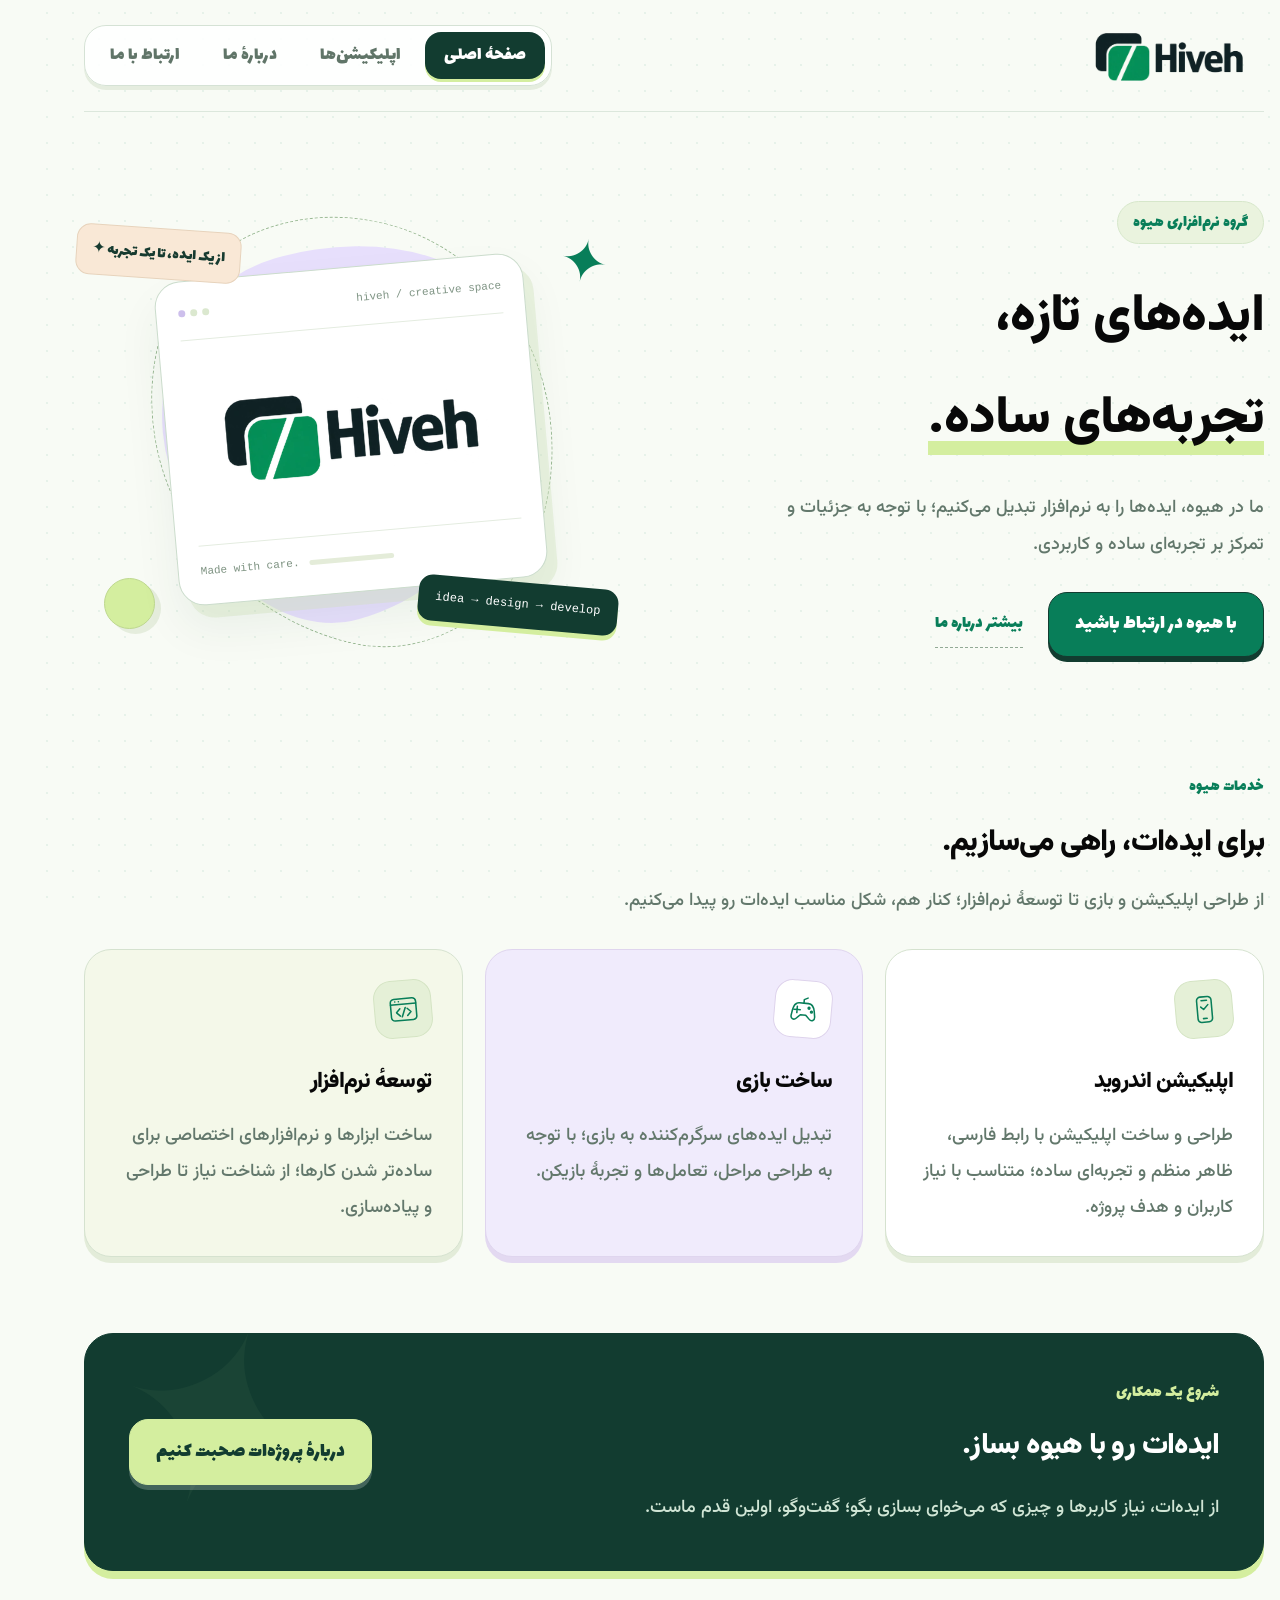
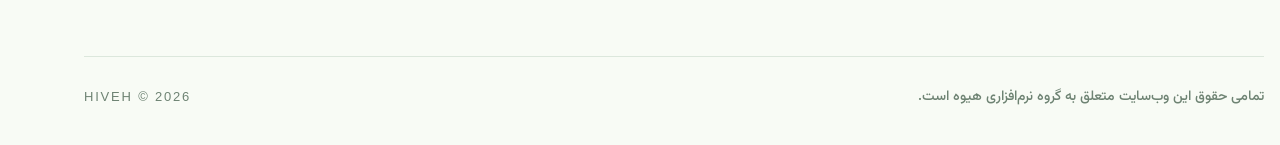
==== index.html @ a85d6cd1 "Refine Persian headings with strong typography and deep black color" ====
<!doctype html><html lang="fa" dir="rtl"><head><meta charset="utf-8"><meta name="viewport" content="width=device-width,initial-scale=1"><meta name="theme-color" content="#087e59"><title>گروه نرم‌افزاری هیوه | Hiveh</title><meta name="description" content="هیوه؛ گروه نرم‌افزاری و سازندهٔ پانتوهیوه و زنگ دارو."><meta name="robots" content="index,follow"><link rel="canonical" href="https://hivehgroup.github.io/"><link rel="icon" type="image/png" href="[data-uri]"><link rel="apple-touch-icon" href="[data-uri]"><meta property="og:title" content="گروه نرم‌افزاری هیوه | Hiveh"><meta property="og:description" content="هیوه؛ گروه نرم‌افزاری و سازندهٔ پانتوهیوه و زنگ دارو."><meta property="og:url" content="https://hivehgroup.github.io/"><meta property="og:type" content="website"><link rel="stylesheet" href="styles.css?v=display2"></head><body><a class="skip-link" href="#content">رفتن به محتوا</a><div class="wrap"><header><a class="brand" href="/" aria-label="هیوه، صفحه اصلی"><img class="brand-logo" src="[data-uri]" alt="هیوه — Hiveh" width="225" height="75"></a><nav aria-label="فهرست اصلی"><a href="/" aria-current="page">صفحهٔ اصلی</a><a href="apps.html">اپلیکیشن‌ها</a><a href="about.html">دربارهٔ ما</a><a class="nav-contact" href="contact.html">ارتباط با ما <span aria-hidden="true"></span></a></nav></header><main id="content"><section class="hero" id="home"><div><div class="eyebrow"><span class="dot"></span>گروه نرم‌افزاری هیوه</div><h1>ایده‌های تازه،<br><span>تجربه‌های ساده.</span></h1><p class="lead">ما در هیوه، ایده‌ها را به نرم‌افزار تبدیل می‌کنیم؛ با توجه به جزئیات و تمرکز بر تجربه‌ای ساده و کاربردی.</p><div class="actions"><a class="btn" href="contact.html">با هیوه در ارتباط باشید <svg aria-hidden="true" width="16" height="16" viewBox="0 0 16 16" fill="none" stroke="currentColor" stroke-width="1.6"><path d="M13 3 3 13M3 3v10h10"/></svg></a><a class="text-link" href="about.html">بیشتر درباره ما</a></div></div><div class="visual" aria-hidden="true"><div class="orb"></div><div class="tag">از یک ایده، تا یک تجربه ✦</div><div class="window"><div class="bar"><div class="lights"><i></i><i></i><i></i></div><span>hiveh / creative space</span></div><div class="graphic"><img class="hero-logo" src="[data-uri]" alt="" width="500" height="167"></div><div class="window-bottom"><span style="color:#087e59">●</span><span>Made with care.</span><span class="line"></span></div></div><div class="float">idea → design → develop</div></div></section><section class="services" id="services" aria-labelledby="services-title"><div class="services-header"><span class="section-label">خدمات هیوه</span><h2 id="services-title">برای ایده‌ات، راهی می‌سازیم.</h2><p>از طراحی اپلیکیشن و بازی تا توسعهٔ نرم‌افزار؛ کنار هم، شکل مناسب ایده‌ات رو پیدا می‌کنیم.</p></div><div class="services-grid">
<article class="service-card"><span class="service-icon" aria-hidden="true"><svg viewBox="0 0 32 32"><rect x="8" y="2" width="16" height="28" rx="4"/><path d="M13 6h6M14 26h4M12 13l3 3 5-5"/></svg></span><h3>اپلیکیشن اندروید</h3><p>طراحی و ساخت اپلیکیشن با رابط فارسی، ظاهر منظم و تجربه‌ای ساده؛ متناسب با نیاز کاربران و هدف پروژه.</p></article>
<article class="service-card"><span class="service-icon" aria-hidden="true"><svg viewBox="0 0 32 32"><path d="M11 9h10c4 0 6 3 7 8l1 6c.5 4-3 6-6 3l-4-4h-6l-4 4c-3 3-6.5 1-6-3l1-6c1-5 3-8 7-8Z"/><path d="M9 13v7M5.5 16.5h7M16 9V5l4-2"/><circle cx="22" cy="14" r="1"/><circle cx="25" cy="18" r="1"/></svg></span><h3>ساخت بازی</h3><p>تبدیل ایده‌های سرگرم‌کننده به بازی؛ با توجه به طراحی مراحل، تعامل‌ها و تجربهٔ بازیکن.</p></article>
<article class="service-card"><span class="service-icon" aria-hidden="true"><svg viewBox="0 0 32 32"><rect x="2" y="4" width="28" height="24" rx="4"/><path d="M2 10h28M7 7h.1M11 7h.1M12 15l-4 4 4 4M20 15l4 4-4 4M18 14l-4 10"/></svg></span><h3>توسعهٔ نرم‌افزار</h3><p>ساخت ابزارها و نرم‌افزارهای اختصاصی برای ساده‌تر شدن کارها؛ از شناخت نیاز تا طراحی و پیاده‌سازی.</p></article>
</div></section>
<section class="collaborate" aria-labelledby="collaborate-title"><div><span class="section-label">شروع یک همکاری</span><h2 id="collaborate-title">ایده‌ات رو با هیوه بساز.</h2><p>از ایده‌ات، نیاز کاربرها و چیزی که می‌خوای بسازی بگو؛ گفت‌وگو، اولین قدم ماست.</p></div><a class="btn" href="contact.html">دربارهٔ پروژه‌ات صحبت کنیم <span aria-hidden="true"></span></a></section></main><footer><span>تمامی حقوق این وب‌سایت متعلق به گروه نرم‌افزاری هیوه است.</span><span class="english" lang="en">HIVEH © 2026</span></footer></div><script>if(location.pathname==='/'||location.pathname==='/index.html'){const old={'#apps':'apps.html','#about':'about.html','#contact':'contact.html'};if(old[location.hash])location.replace(old[location.hash]);}</script></body></html>
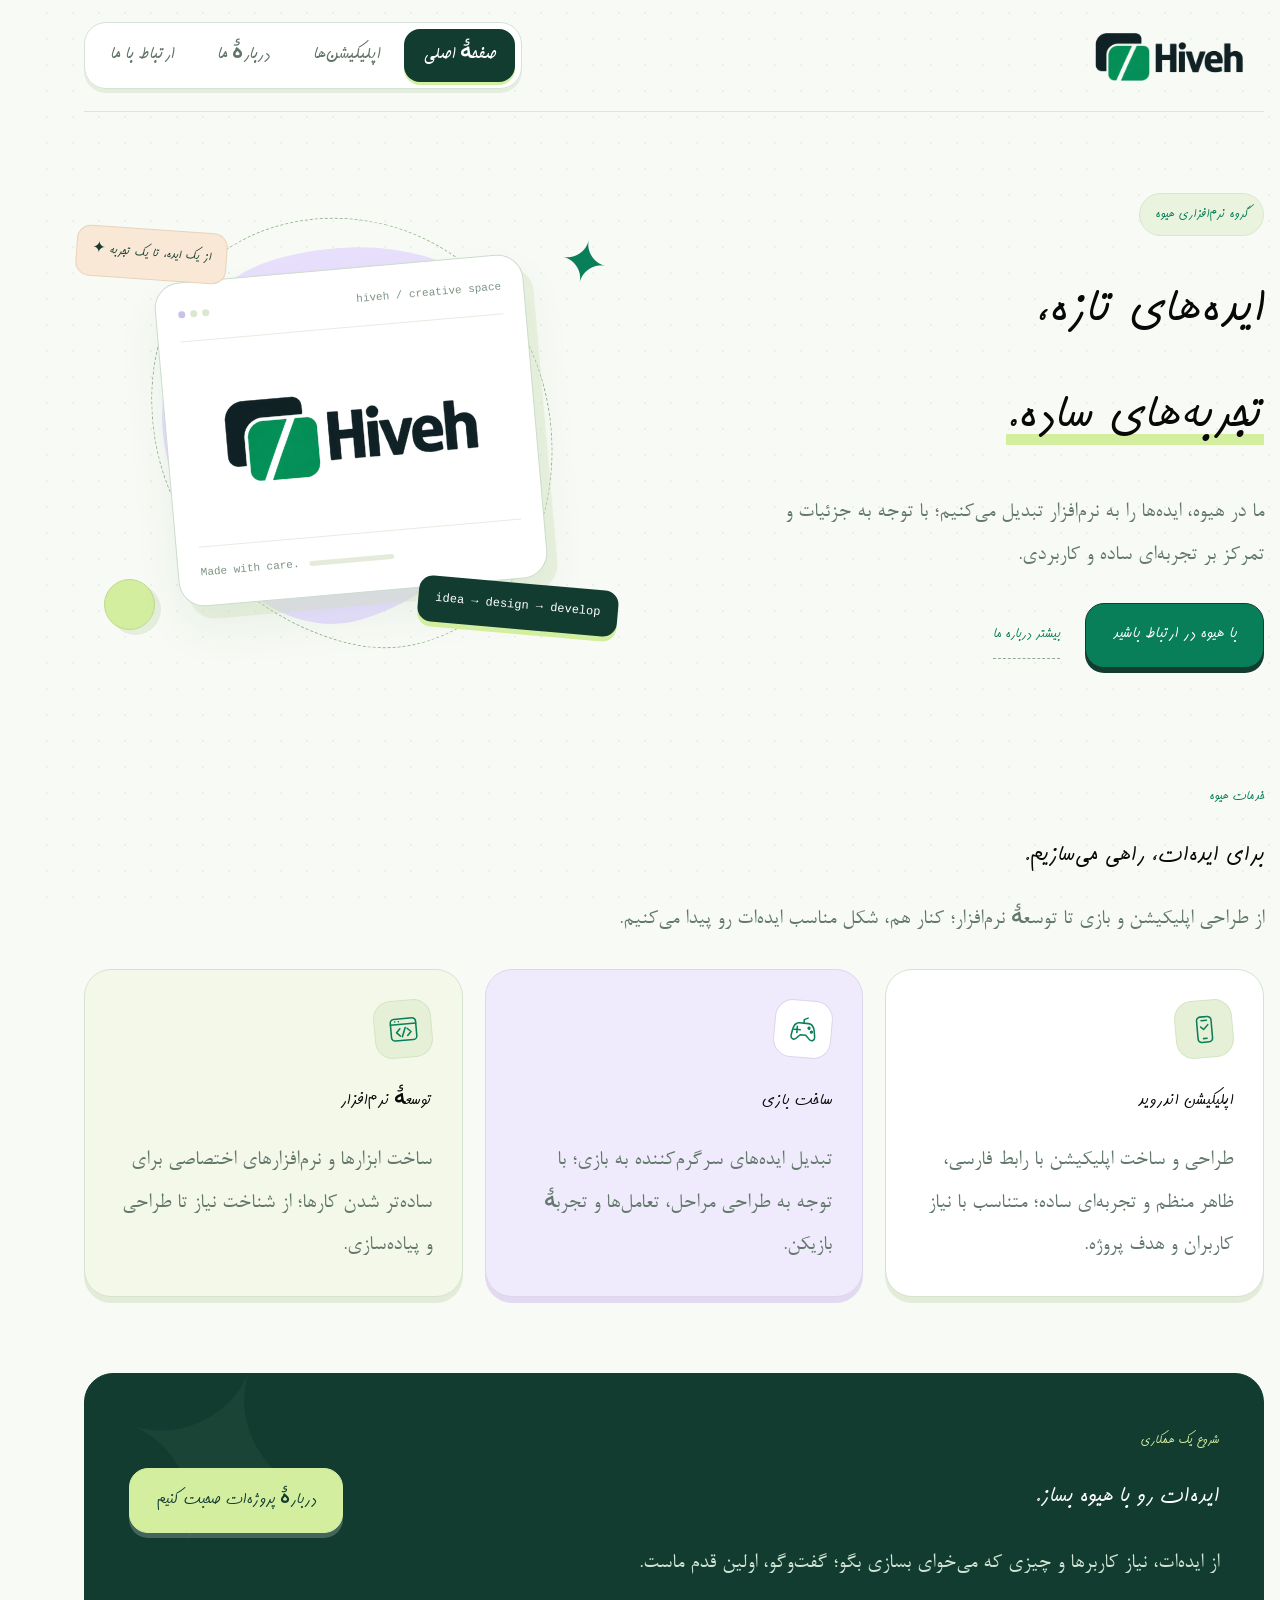
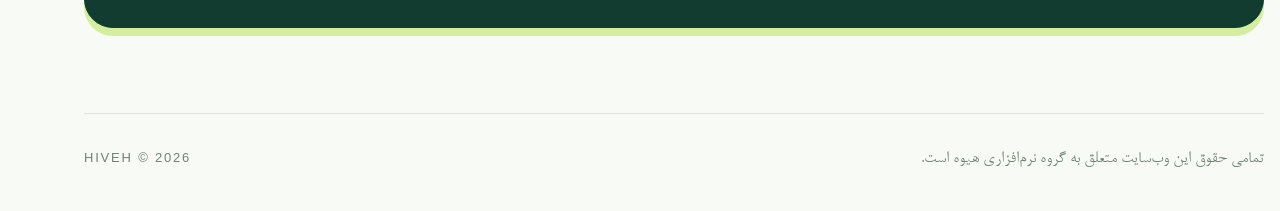
==== commit 9c1c9867: "Use B Kamran for headings and B Nazanin for Persian reading text" ====
--- a/index.html
+++ b/index.html
@@ -1,4 +1,4 @@
-<!doctype html><html lang="fa" dir="rtl"><head><meta charset="utf-8"><meta name="viewport" content="width=device-width,initial-scale=1"><meta name="theme-color" content="#087e59"><title>گروه نرم‌افزاری هیوه | Hiveh</title><meta name="description" content="هیوه؛ گروه نرم‌افزاری و سازندهٔ پانتوهیوه و زنگ دارو."><meta name="robots" content="index,follow"><link rel="canonical" href="https://hivehgroup.github.io/"><link rel="icon" type="image/png" href="[data-uri]"><link rel="apple-touch-icon" href="[data-uri]"><meta property="og:title" content="گروه نرم‌افزاری هیوه | Hiveh"><meta property="og:description" content="هیوه؛ گروه نرم‌افزاری و سازندهٔ پانتوهیوه و زنگ دارو."><meta property="og:url" content="https://hivehgroup.github.io/"><meta property="og:type" content="website"><link rel="stylesheet" href="styles.css?v=display2"></head><body><a class="skip-link" href="#content">رفتن به محتوا</a><div class="wrap"><header><a class="brand" href="/" aria-label="هیوه، صفحه اصلی"><img class="brand-logo" src="[data-uri]" alt="هیوه — Hiveh" width="225" height="75"></a><nav aria-label="فهرست اصلی"><a href="/" aria-current="page">صفحهٔ اصلی</a><a href="apps.html">اپلیکیشن‌ها</a><a href="about.html">دربارهٔ ما</a><a class="nav-contact" href="contact.html">ارتباط با ما <span aria-hidden="true"></span></a></nav></header><main id="content"><section class="hero" id="home"><div><div class="eyebrow"><span class="dot"></span>گروه نرم‌افزاری هیوه</div><h1>ایده‌های تازه،<br><span>تجربه‌های ساده.</span></h1><p class="lead">ما در هیوه، ایده‌ها را به نرم‌افزار تبدیل می‌کنیم؛ با توجه به جزئیات و تمرکز بر تجربه‌ای ساده و کاربردی.</p><div class="actions"><a class="btn" href="contact.html">با هیوه در ارتباط باشید <svg aria-hidden="true" width="16" height="16" viewBox="0 0 16 16" fill="none" stroke="currentColor" stroke-width="1.6"><path d="M13 3 3 13M3 3v10h10"/></svg></a><a class="text-link" href="about.html">بیشتر درباره ما</a></div></div><div class="visual" aria-hidden="true"><div class="orb"></div><div class="tag">از یک ایده، تا یک تجربه ✦</div><div class="window"><div class="bar"><div class="lights"><i></i><i></i><i></i></div><span>hiveh / creative space</span></div><div class="graphic"><img class="hero-logo" src="[data-uri]" alt="" width="500" height="167"></div><div class="window-bottom"><span style="color:#087e59">●</span><span>Made with care.</span><span class="line"></span></div></div><div class="float">idea → design → develop</div></div></section><section class="services" id="services" aria-labelledby="services-title"><div class="services-header"><span class="section-label">خدمات هیوه</span><h2 id="services-title">برای ایده‌ات، راهی می‌سازیم.</h2><p>از طراحی اپلیکیشن و بازی تا توسعهٔ نرم‌افزار؛ کنار هم، شکل مناسب ایده‌ات رو پیدا می‌کنیم.</p></div><div class="services-grid">
+<!doctype html><html lang="fa" dir="rtl"><head><meta charset="utf-8"><meta name="viewport" content="width=device-width,initial-scale=1"><meta name="theme-color" content="#087e59"><title>گروه نرم‌افزاری هیوه | Hiveh</title><meta name="description" content="هیوه؛ گروه نرم‌افزاری و سازندهٔ پانتوهیوه و زنگ دارو."><meta name="robots" content="index,follow"><link rel="canonical" href="https://hivehgroup.github.io/"><link rel="icon" type="image/png" href="[data-uri]"><link rel="apple-touch-icon" href="[data-uri]"><meta property="og:title" content="گروه نرم‌افزاری هیوه | Hiveh"><meta property="og:description" content="هیوه؛ گروه نرم‌افزاری و سازندهٔ پانتوهیوه و زنگ دارو."><meta property="og:url" content="https://hivehgroup.github.io/"><meta property="og:type" content="website"><link rel="stylesheet" href="styles.css?v=kamran3"></head><body><a class="skip-link" href="#content">رفتن به محتوا</a><div class="wrap"><header><a class="brand" href="/" aria-label="هیوه، صفحه اصلی"><img class="brand-logo" src="[data-uri]" alt="هیوه — Hiveh" width="225" height="75"></a><nav aria-label="فهرست اصلی"><a href="/" aria-current="page">صفحهٔ اصلی</a><a href="apps.html">اپلیکیشن‌ها</a><a href="about.html">دربارهٔ ما</a><a class="nav-contact" href="contact.html">ارتباط با ما <span aria-hidden="true"></span></a></nav></header><main id="content"><section class="hero" id="home"><div><div class="eyebrow"><span class="dot"></span>گروه نرم‌افزاری هیوه</div><h1>ایده‌های تازه،<br><span>تجربه‌های ساده.</span></h1><p class="lead">ما در هیوه، ایده‌ها را به نرم‌افزار تبدیل می‌کنیم؛ با توجه به جزئیات و تمرکز بر تجربه‌ای ساده و کاربردی.</p><div class="actions"><a class="btn" href="contact.html">با هیوه در ارتباط باشید <svg aria-hidden="true" width="16" height="16" viewBox="0 0 16 16" fill="none" stroke="currentColor" stroke-width="1.6"><path d="M13 3 3 13M3 3v10h10"/></svg></a><a class="text-link" href="about.html">بیشتر درباره ما</a></div></div><div class="visual" aria-hidden="true"><div class="orb"></div><div class="tag">از یک ایده، تا یک تجربه ✦</div><div class="window"><div class="bar"><div class="lights"><i></i><i></i><i></i></div><span>hiveh / creative space</span></div><div class="graphic"><img class="hero-logo" src="[data-uri]" alt="" width="500" height="167"></div><div class="window-bottom"><span style="color:#087e59">●</span><span>Made with care.</span><span class="line"></span></div></div><div class="float">idea → design → develop</div></div></section><section class="services" id="services" aria-labelledby="services-title"><div class="services-header"><span class="section-label">خدمات هیوه</span><h2 id="services-title">برای ایده‌ات، راهی می‌سازیم.</h2><p>از طراحی اپلیکیشن و بازی تا توسعهٔ نرم‌افزار؛ کنار هم، شکل مناسب ایده‌ات رو پیدا می‌کنیم.</p></div><div class="services-grid">
 <article class="service-card"><span class="service-icon" aria-hidden="true"><svg viewBox="0 0 32 32"><rect x="8" y="2" width="16" height="28" rx="4"/><path d="M13 6h6M14 26h4M12 13l3 3 5-5"/></svg></span><h3>اپلیکیشن اندروید</h3><p>طراحی و ساخت اپلیکیشن با رابط فارسی، ظاهر منظم و تجربه‌ای ساده؛ متناسب با نیاز کاربران و هدف پروژه.</p></article>
 <article class="service-card"><span class="service-icon" aria-hidden="true"><svg viewBox="0 0 32 32"><path d="M11 9h10c4 0 6 3 7 8l1 6c.5 4-3 6-6 3l-4-4h-6l-4 4c-3 3-6.5 1-6-3l1-6c1-5 3-8 7-8Z"/><path d="M9 13v7M5.5 16.5h7M16 9V5l4-2"/><circle cx="22" cy="14" r="1"/><circle cx="25" cy="18" r="1"/></svg></span><h3>ساخت بازی</h3><p>تبدیل ایده‌های سرگرم‌کننده به بازی؛ با توجه به طراحی مراحل، تعامل‌ها و تجربهٔ بازیکن.</p></article>
 <article class="service-card"><span class="service-icon" aria-hidden="true"><svg viewBox="0 0 32 32"><rect x="2" y="4" width="28" height="24" rx="4"/><path d="M2 10h28M7 7h.1M11 7h.1M12 15l-4 4 4 4M20 15l4 4-4 4M18 14l-4 10"/></svg></span><h3>توسعهٔ نرم‌افزار</h3><p>ساخت ابزارها و نرم‌افزارهای اختصاصی برای ساده‌تر شدن کارها؛ از شناخت نیاز تا طراحی و پیاده‌سازی.</p></article>
--- a/styles.css
+++ b/styles.css
@@ -37,3 +37,17 @@
 
 /* Strong Persian display typography */
 h1,h2,h3{color:#080808;letter-spacing:-.6px}h1 span{color:#080808}.contact h2,body .collaborate h2{color:#fff}
+
+@font-face{font-family:HivehKamran;font-style:normal;font-weight:700;font-display:swap;src:url([data-uri]) format('woff')}
+@font-face{font-family:HivehNazanin;font-style:normal;font-weight:400;font-display:swap;src:url([data-uri]) format('woff')}
+/* Persian Kamran headings and Nazanin reading text */
+:root{--display:HivehKamran,Vazirmatn,Tahoma,sans-serif;--label:HivehKamran,Vazirmatn,Tahoma,sans-serif}
+body{font-family:HivehNazanin,Vazirmatn,Tahoma,sans-serif;font-size:22px}
+h1,h2,h3{letter-spacing:0}h1{font-size:64px;line-height:1.65}
+.lead,.about p,.app-description,.apps-heading p,.summary-card p,.page-intro p,.page-cta p,body .services-header p,body .service-card p,body .collaborate p,.contact p{font-family:HivehNazanin,Vazirmatn,Tahoma,sans-serif;font-size:23px;line-height:1.85}
+header nav a,header nav .nav-contact{font-family:HivehKamran,Vazirmatn,Tahoma,sans-serif;font-weight:700;font-size:23px}
+.btn,.app-download,.text-link,.detail-link,.eyebrow,.section-label,.app-category,.contact-links a{font-family:HivehKamran,Vazirmatn,Tahoma,sans-serif;font-weight:700}
+.app-features{font-size:21px}.mini-status{font-size:18px}footer>span:first-child{font-family:HivehNazanin,Vazirmatn,Tahoma,sans-serif;font-size:18px}
+@media(max-width:1000px){h1{font-size:55px}}
+@media(max-width:740px){h1{font-size:47px}header nav a,header nav .nav-contact{font-size:20px}.lead,.about p,.app-description,.summary-card p,.page-intro p,.page-cta p,body .services-header p,body .service-card p,body .collaborate p,.contact p{font-size:22px}.app-features{font-size:20px}.mini-status{font-size:17px}footer>span:first-child{font-size:16px}}
+@media(max-width:360px){h1{font-size:42px}header nav a,header nav .nav-contact{font-size:18px}}
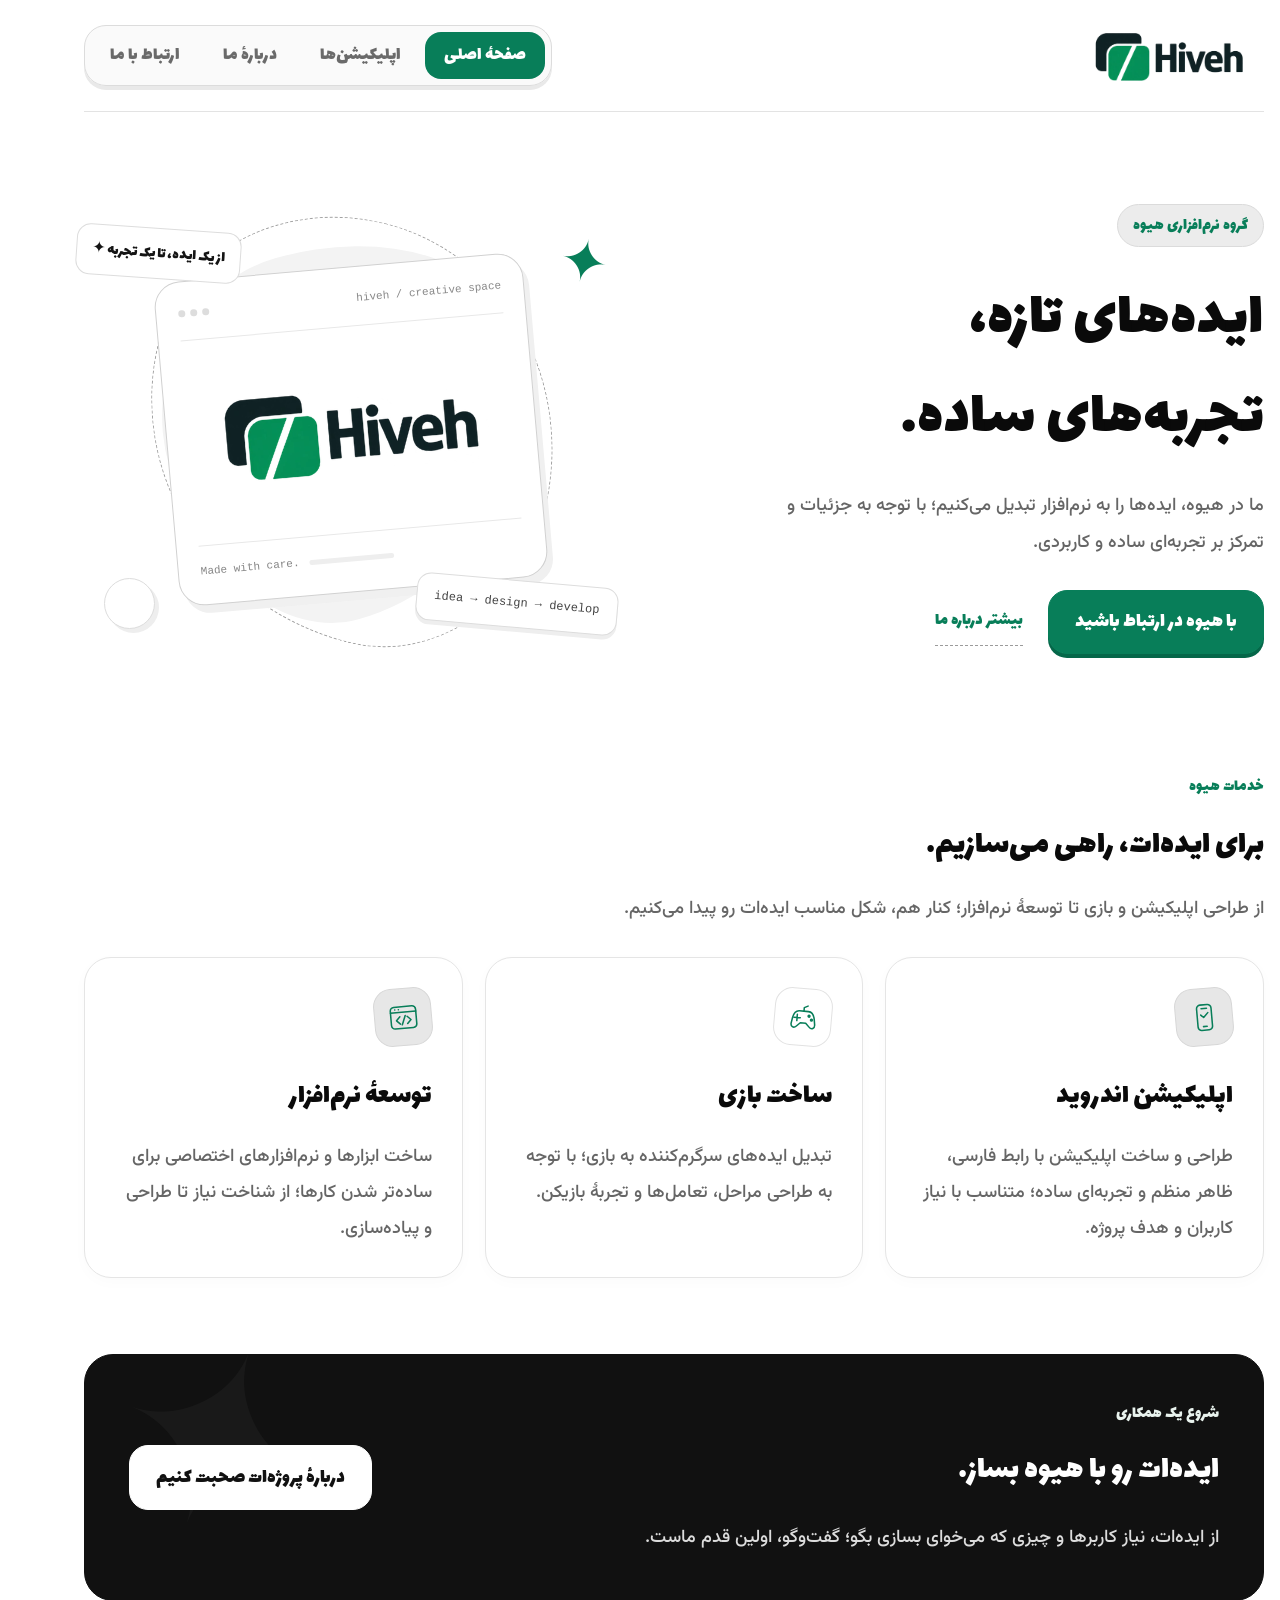
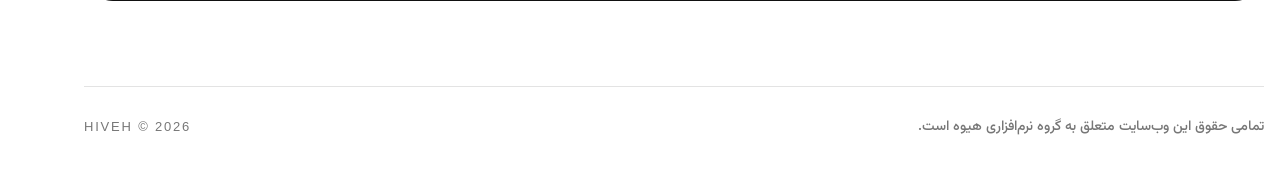
==== commit e0f6bac7: "Simplify Hiveh palette and add bold playful Lalezar headings" ====
--- a/index.html
+++ b/index.html
@@ -1,4 +1,4 @@
-<!doctype html><html lang="fa" dir="rtl"><head><meta charset="utf-8"><meta name="viewport" content="width=device-width,initial-scale=1"><meta name="theme-color" content="#087e59"><title>گروه نرم‌افزاری هیوه | Hiveh</title><meta name="description" content="هیوه؛ گروه نرم‌افزاری و سازندهٔ پانتوهیوه و زنگ دارو."><meta name="robots" content="index,follow"><link rel="canonical" href="https://hivehgroup.github.io/"><link rel="icon" type="image/png" href="[data-uri]"><link rel="apple-touch-icon" href="[data-uri]"><meta property="og:title" content="گروه نرم‌افزاری هیوه | Hiveh"><meta property="og:description" content="هیوه؛ گروه نرم‌افزاری و سازندهٔ پانتوهیوه و زنگ دارو."><meta property="og:url" content="https://hivehgroup.github.io/"><meta property="og:type" content="website"><link rel="stylesheet" href="styles.css?v=kamran3"></head><body><a class="skip-link" href="#content">رفتن به محتوا</a><div class="wrap"><header><a class="brand" href="/" aria-label="هیوه، صفحه اصلی"><img class="brand-logo" src="[data-uri]" alt="هیوه — Hiveh" width="225" height="75"></a><nav aria-label="فهرست اصلی"><a href="/" aria-current="page">صفحهٔ اصلی</a><a href="apps.html">اپلیکیشن‌ها</a><a href="about.html">دربارهٔ ما</a><a class="nav-contact" href="contact.html">ارتباط با ما <span aria-hidden="true"></span></a></nav></header><main id="content"><section class="hero" id="home"><div><div class="eyebrow"><span class="dot"></span>گروه نرم‌افزاری هیوه</div><h1>ایده‌های تازه،<br><span>تجربه‌های ساده.</span></h1><p class="lead">ما در هیوه، ایده‌ها را به نرم‌افزار تبدیل می‌کنیم؛ با توجه به جزئیات و تمرکز بر تجربه‌ای ساده و کاربردی.</p><div class="actions"><a class="btn" href="contact.html">با هیوه در ارتباط باشید <svg aria-hidden="true" width="16" height="16" viewBox="0 0 16 16" fill="none" stroke="currentColor" stroke-width="1.6"><path d="M13 3 3 13M3 3v10h10"/></svg></a><a class="text-link" href="about.html">بیشتر درباره ما</a></div></div><div class="visual" aria-hidden="true"><div class="orb"></div><div class="tag">از یک ایده، تا یک تجربه ✦</div><div class="window"><div class="bar"><div class="lights"><i></i><i></i><i></i></div><span>hiveh / creative space</span></div><div class="graphic"><img class="hero-logo" src="[data-uri]" alt="" width="500" height="167"></div><div class="window-bottom"><span style="color:#087e59">●</span><span>Made with care.</span><span class="line"></span></div></div><div class="float">idea → design → develop</div></div></section><section class="services" id="services" aria-labelledby="services-title"><div class="services-header"><span class="section-label">خدمات هیوه</span><h2 id="services-title">برای ایده‌ات، راهی می‌سازیم.</h2><p>از طراحی اپلیکیشن و بازی تا توسعهٔ نرم‌افزار؛ کنار هم، شکل مناسب ایده‌ات رو پیدا می‌کنیم.</p></div><div class="services-grid">
+<!doctype html><html lang="fa" dir="rtl"><head><meta charset="utf-8"><meta name="viewport" content="width=device-width,initial-scale=1"><meta name="theme-color" content="#087e59"><title>گروه نرم‌افزاری هیوه | Hiveh</title><meta name="description" content="هیوه؛ گروه نرم‌افزاری و سازندهٔ پانتوهیوه و زنگ دارو."><meta name="robots" content="index,follow"><link rel="canonical" href="https://hivehgroup.github.io/"><link rel="icon" type="image/png" href="[data-uri]"><link rel="apple-touch-icon" href="[data-uri]"><meta property="og:title" content="گروه نرم‌افزاری هیوه | Hiveh"><meta property="og:description" content="هیوه؛ گروه نرم‌افزاری و سازندهٔ پانتوهیوه و زنگ دارو."><meta property="og:url" content="https://hivehgroup.github.io/"><meta property="og:type" content="website"><link rel="stylesheet" href="styles.css?v=clean4"></head><body><a class="skip-link" href="#content">رفتن به محتوا</a><div class="wrap"><header><a class="brand" href="/" aria-label="هیوه، صفحه اصلی"><img class="brand-logo" src="[data-uri]" alt="هیوه — Hiveh" width="225" height="75"></a><nav aria-label="فهرست اصلی"><a href="/" aria-current="page">صفحهٔ اصلی</a><a href="apps.html">اپلیکیشن‌ها</a><a href="about.html">دربارهٔ ما</a><a class="nav-contact" href="contact.html">ارتباط با ما <span aria-hidden="true"></span></a></nav></header><main id="content"><section class="hero" id="home"><div><div class="eyebrow"><span class="dot"></span>گروه نرم‌افزاری هیوه</div><h1>ایده‌های تازه،<br><span>تجربه‌های ساده.</span></h1><p class="lead">ما در هیوه، ایده‌ها را به نرم‌افزار تبدیل می‌کنیم؛ با توجه به جزئیات و تمرکز بر تجربه‌ای ساده و کاربردی.</p><div class="actions"><a class="btn" href="contact.html">با هیوه در ارتباط باشید <svg aria-hidden="true" width="16" height="16" viewBox="0 0 16 16" fill="none" stroke="currentColor" stroke-width="1.6"><path d="M13 3 3 13M3 3v10h10"/></svg></a><a class="text-link" href="about.html">بیشتر درباره ما</a></div></div><div class="visual" aria-hidden="true"><div class="orb"></div><div class="tag">از یک ایده، تا یک تجربه ✦</div><div class="window"><div class="bar"><div class="lights"><i></i><i></i><i></i></div><span>hiveh / creative space</span></div><div class="graphic"><img class="hero-logo" src="[data-uri]" alt="" width="500" height="167"></div><div class="window-bottom"><span style="color:#087e59">●</span><span>Made with care.</span><span class="line"></span></div></div><div class="float">idea → design → develop</div></div></section><section class="services" id="services" aria-labelledby="services-title"><div class="services-header"><span class="section-label">خدمات هیوه</span><h2 id="services-title">برای ایده‌ات، راهی می‌سازیم.</h2><p>از طراحی اپلیکیشن و بازی تا توسعهٔ نرم‌افزار؛ کنار هم، شکل مناسب ایده‌ات رو پیدا می‌کنیم.</p></div><div class="services-grid">
 <article class="service-card"><span class="service-icon" aria-hidden="true"><svg viewBox="0 0 32 32"><rect x="8" y="2" width="16" height="28" rx="4"/><path d="M13 6h6M14 26h4M12 13l3 3 5-5"/></svg></span><h3>اپلیکیشن اندروید</h3><p>طراحی و ساخت اپلیکیشن با رابط فارسی، ظاهر منظم و تجربه‌ای ساده؛ متناسب با نیاز کاربران و هدف پروژه.</p></article>
 <article class="service-card"><span class="service-icon" aria-hidden="true"><svg viewBox="0 0 32 32"><path d="M11 9h10c4 0 6 3 7 8l1 6c.5 4-3 6-6 3l-4-4h-6l-4 4c-3 3-6.5 1-6-3l1-6c1-5 3-8 7-8Z"/><path d="M9 13v7M5.5 16.5h7M16 9V5l4-2"/><circle cx="22" cy="14" r="1"/><circle cx="25" cy="18" r="1"/></svg></span><h3>ساخت بازی</h3><p>تبدیل ایده‌های سرگرم‌کننده به بازی؛ با توجه به طراحی مراحل، تعامل‌ها و تجربهٔ بازیکن.</p></article>
 <article class="service-card"><span class="service-icon" aria-hidden="true"><svg viewBox="0 0 32 32"><rect x="2" y="4" width="28" height="24" rx="4"/><path d="M2 10h28M7 7h.1M11 7h.1M12 15l-4 4 4 4M20 15l4 4-4 4M18 14l-4 10"/></svg></span><h3>توسعهٔ نرم‌افزار</h3><p>ساخت ابزارها و نرم‌افزارهای اختصاصی برای ساده‌تر شدن کارها؛ از شناخت نیاز تا طراحی و پیاده‌سازی.</p></article>
--- a/styles.css
+++ b/styles.css
@@ -19,35 +19,17 @@
   font-display: swap;
   src: url([data-uri]) format('woff');
 }
-@font-face {
-  font-family: 'HivehDisplay';
-  font-style: normal;
-  font-weight: 700;
-  font-display: swap;
-  src: url([data-uri]) format('woff');
-}
-:root{--green:#087e59;--dark:#123c30;--ink:#173b30;--muted:#63786c;--line:#dce7dc;--lime:#d4ee9f;--lavender:#e7dffc;--paper:#f8fbf5;--display:HivehDisplay,Vazirmatn,Tahoma,sans-serif;--label:Lalezar,Vazirmatn,Tahoma,sans-serif}
-*{box-sizing:border-box}html{scroll-behavior:smooth;scroll-padding-top:24px}body{margin:0;background:var(--paper);color:var(--ink);font:400 16px/1.9 Vazirmatn,Tahoma,sans-serif;overflow-x:clip}body:before{content:"";position:fixed;z-index:-1;inset:0;background-image:radial-gradient(#087e5912 .8px,transparent .8px);background-size:26px 26px;pointer-events:none}a{color:inherit;text-decoration:none}button{font:inherit}.wrap{width:min(1180px,calc(100% - 64px));margin:auto}.skip-link{position:absolute;top:-120px;right:24px;z-index:20;padding:10px 20px;border-radius:12px;background:var(--dark);color:white}.skip-link:focus{top:12px}a:focus-visible{outline:3px solid #75b575;outline-offset:5px}header{min-height:112px;display:flex;justify-content:space-between;align-items:center;gap:28px;border-bottom:1px solid var(--line)}.brand{display:block;flex-shrink:0}.brand-logo{display:block;width:190px;height:auto}.brand svg{height:auto}header nav{display:flex;gap:5px;padding:6px;border:1px solid #d5e2d5;border-radius:22px;background:#ffffffdf;box-shadow:0 4px 0 #e5eddf}header nav a,header nav .nav-contact{display:inline-flex;justify-content:center;align-items:center;min-height:46px;padding:8px 19px;border:0;border-radius:16px;font:400 19px/1.6 var(--label);color:#607568;white-space:nowrap;transition:background .2s,color .2s,transform .2s}header nav a:hover{background:#edf4e5;color:var(--green);transform:translateY(-2px)}header nav a[aria-current=page]{background:var(--dark);color:#fff;box-shadow:0 3px 0 #d4ee9f}header nav a>span{display:none}main{min-height:62vh}.hero{display:grid;grid-template-columns:1.12fr 1fr;align-items:center;gap:48px;padding:80px 0 86px;min-height:640px}.eyebrow,.section-label,.app-category{font:400 17px/1.6 var(--label);color:var(--green);letter-spacing:0}.eyebrow{display:inline-flex;align-items:center;padding:7px 15px;border:1px solid #d6e7ca;border-radius:100px;background:#eaf3de}.dot{display:none}h1,h2,h3{font-family:var(--display);font-weight:700;letter-spacing:-.8px}h1{font-size:52px;line-height:1.95;margin:23px 0 20px}h1 span{color:var(--green);background:linear-gradient(transparent 77%,var(--lime) 77%,var(--lime) 94%,transparent 94%);box-decoration-break:clone;-webkit-box-decoration-break:clone}h2{font-size:30px;line-height:1.9;margin:10px 0 16px}h3{font-size:23px;line-height:1.9;margin:0 0 12px}.lead,.about p,.app-description,.apps-heading p,.summary-card p,.page-intro p,.page-cta p{font:400 18px/2.05 Vazirmatn,Tahoma,sans-serif;color:var(--muted)}.lead{max-width:510px;margin:0}.actions{display:flex;align-items:center;gap:25px;flex-wrap:wrap;margin-top:28px}.btn,.app-download{display:inline-flex;align-items:center;justify-content:center;gap:0;font:400 21px/1.65 var(--label);padding:14px 26px;border:1px solid var(--dark);border-radius:19px;background:var(--green);color:white;box-shadow:0 5px 0 var(--dark);transition:transform .2s,box-shadow .2s,background .2s}.btn:hover,.app-download:hover{transform:translateY(-3px);box-shadow:0 8px 0 var(--dark);background:#076d4e}.btn:active,.app-download:active{transform:translateY(3px);box-shadow:0 2px 0 var(--dark)}.btn svg,.btn>span,.app-download>span,.detail-link>span,.text-link svg{display:none}.text-link{font:400 18px/1.8 var(--label);padding:7px 0;border-bottom:1px dashed #92aa95;color:var(--green)}.visual{position:relative;display:grid;place-items:center;min-height:415px;direction:ltr;isolation:isolate}.orb{position:absolute;width:370px;height:370px;border-radius:43% 57% 62% 38% / 46% 38% 62% 54%;background:var(--lavender);transform:rotate(-16deg);z-index:-1}.orb:after{content:"";position:absolute;inset:-23px;border:1px dashed #9ab994;border-radius:46% 54% 38% 62% / 41% 58% 42% 59%;transform:rotate(30deg)}.visual:before{content:"✦";position:absolute;top:12px;right:10px;color:var(--green);font:58px/1 Georgia,serif;transform:rotate(12deg)}.visual:after{content:"";position:absolute;width:49px;height:49px;bottom:8px;left:20px;background:var(--lime);border:1px solid #bdd78e;border-radius:50%;box-shadow:6px 5px 0 #e5eddd;z-index:-1}.window{width:370px;max-width:91%;position:relative;background:white;border:1px solid #cbdccc;border-radius:26px;padding:22px;box-shadow:9px 13px 0 #cfe0bb66,0 24px 45px #123c3010;transform:rotate(-5deg);transition:transform .3s}.visual:hover .window{transform:rotate(-2deg) translateY(-4px)}.bar{display:flex;align-items:center;justify-content:space-between;gap:10px;border-bottom:1px solid #e4ece0;padding-bottom:16px;font:11px/1.8 monospace;color:#7f9484}.lights{display:flex;gap:5px}.lights i{width:7px;height:7px;border-radius:50%;background:#dbe8cf}.lights i:first-child{background:#cdbfec}.graphic{height:205px;display:grid;place-items:center;padding:10px 0}.hero-logo{display:block;width:100%;height:auto}.window-bottom{display:flex;align-items:center;gap:10px;padding-top:16px;border-top:1px solid #e4ece0;font:11px/1.8 monospace;color:#7d9281}.line{height:5px;width:85px;border-radius:100px;background:#e4ecd9}.window-bottom>span:first-child{display:none}.float{position:absolute;bottom:9px;right:0;background:var(--dark);color:white;border-radius:14px;padding:12px 17px;font:12px/1.8 monospace;transform:rotate(5deg);box-shadow:0 5px 0 #d4ee9f}.tag{position:absolute;top:6px;left:-8px;direction:rtl;background:#f9e8d6;border:1px solid #e7d3bc;border-radius:14px;padding:11px 15px;font:400 16px/1.7 var(--label);transform:rotate(4deg);z-index:2}.english{font-family:Arial,sans-serif;letter-spacing:1.8px}
-.page-intro{padding:58px 0 28px;max-width:900px}.page-intro h1{font-size:40px;line-height:1.9;margin:18px 0 12px}.page-intro p{margin:0}.back-link{font-size:13px;color:#718774;margin-left:7px}.section-label{display:inline-block}.summary-grid{display:grid;grid-template-columns:1fr 1fr;gap:25px;margin:15px 0 80px}.summary-card{background:#fff;border:1px solid #d5e2cf;border-radius:28px;padding:32px;box-shadow:0 6px 0 #e3ecd9;transition:transform .25s,box-shadow .25s}.summary-card:hover{transform:translateY(-5px);box-shadow:0 11px 0 #e3ecd9}.summary-card:nth-child(2){background:#f3f0fc;border-color:#ded5ec;box-shadow:0 6px 0 #e6dff2}.app-identity{display:flex;align-items:center;gap:20px}.app-icon{display:block;width:88px;height:88px;object-fit:contain;border-radius:24px;background:white;border:1px solid #e4e9de;box-shadow:0 4px 0 #eaf0e4;flex-shrink:0}.summary-card h3,.app-info h3{font:700 25px/1.9 var(--display);margin:4px 0 0}.summary-card p{margin:25px 0 23px}.summary-bottom{display:flex;align-items:center;justify-content:space-between;gap:16px;border-top:1px solid #dae5d6;padding-top:20px}.detail-link{font:400 21px/1.8 var(--label);color:var(--green);border-bottom:1px dashed transparent}.detail-link:hover{border-color:var(--green)}.mini-status{display:inline-flex;align-items:center;padding:5px 14px;border:1px solid #c8dcbb;border-radius:100px;background:#eaf2df;color:#3d684b;font-size:13px}.app-card{display:grid;grid-template-columns:1fr 1.1fr;align-items:center;gap:42px;padding:38px;margin:14px 0 28px;border:1px solid #d5e2cf;border-radius:30px;background:#fff;box-shadow:0 7px 0 #e3ecd9}.daroo-card{background:#f2f0fa;border-color:#ddd5ea;box-shadow:0 7px 0 #e6dff2}.app-english{display:block;margin-top:6px;font:12px/1.6 Arial,sans-serif;letter-spacing:1.2px;color:var(--muted)}.app-description{margin:25px 0 18px}.app-features{padding:0;list-style:none;margin:0 0 27px;font-size:15px;line-height:2.3}.app-features li{padding-right:20px;position:relative}.app-features li:before{content:"";position:absolute;right:0;top:14px;width:7px;height:7px;background:var(--green);border-radius:2px;transform:rotate(45deg)}.app-platform{font-size:13px;color:var(--muted);display:inline-block;margin-right:14px}.app-coming{display:inline-block;padding:12px 21px;border:1px dashed #b7cba8;border-radius:18px;background:#edf3e4;font:400 21px/1.8 var(--label);color:#45664d}.app-gallery{display:flex;align-items:center;justify-content:center;gap:12px;direction:rtl;padding:12px 0}.app-gallery>a,.app-screen{display:block;flex:1;min-width:0;max-width:150px;overflow:hidden;border:1px solid #d6dfd3;border-radius:18px;background:white;box-shadow:0 10px 22px #173b3010;transition:transform .25s}.app-gallery>a:hover{transform:translateY(-6px)}.app-gallery img{display:block;width:100%;height:auto}.back-apps{display:inline-block;font:400 19px/1.8 var(--label);color:var(--green);margin:18px 0 65px}.about{display:grid;grid-template-columns:1fr 1.35fr;gap:70px;padding:32px 0 64px}.about h2{font-size:29px}.about p{margin:0 0 18px}.principles{display:flex;gap:14px;flex-wrap:wrap;border-top:1px solid var(--line);padding-top:23px;margin-top:25px}.principles span{font:400 17px/1.8 var(--label);color:#3e654b;background:#eaf2df;padding:7px 13px;border-radius:12px}.principles i{font-style:normal;color:var(--green);margin-left:5px}.page-cta{display:flex;align-items:center;justify-content:space-between;gap:30px;padding:32px;border-radius:26px;border:1px solid #d6e3ca;background:#edf4df;margin-bottom:80px}.page-cta p{margin:0;max-width:650px}.contact{display:flex;align-items:center;justify-content:space-between;gap:30px;background:var(--dark);color:white;border-radius:28px;padding:46px 38px;margin:22px 0 90px;box-shadow:0 8px 0 var(--lime)}.contact h2{font-size:25px;margin:0 0 14px}.contact p{font:400 17px/1.9 Vazirmatn,Tahoma,sans-serif;color:#d0e5d5;margin:0}.contact-links{display:flex;flex-wrap:wrap;gap:12px}.contact-links a{display:inline-flex;align-items:center;justify-content:center;gap:10px;border:1px solid #748f78;border-radius:16px;padding:12px 21px;font:400 21px/1.7 var(--label);background:#ffffff08;transition:background .2s,transform .2s}.contact-links a:hover{background:var(--lime);color:var(--dark);transform:translateY(-3px)}.contact-links svg{display:none}footer{display:flex;align-items:center;justify-content:space-between;gap:25px;padding:27px 0 35px;border-top:1px solid var(--line);color:#6e8373;font-size:13px}footer>span:first-child{font:400 14px/1.9 Vazirmatn,Tahoma,sans-serif}
-body .services{padding:20px 0 76px;scroll-margin-top:24px}body .services-header{max-width:770px;margin-bottom:30px}body .services-header h2{font:700 30px/1.9 var(--display);margin:12px 0}body .services-header p,body .service-card p,body .collaborate p{font:400 18px/2 Vazirmatn,Tahoma,sans-serif;color:var(--muted);margin:0}.services-grid{display:grid;grid-template-columns:repeat(3,minmax(0,1fr));gap:22px}body .service-card{position:relative;padding:30px;border:1px solid #d5e2cf;border-radius:27px;background:#fff;box-shadow:0 6px 0 #e3ecd9;transition:transform .25s}body .service-card:nth-child(2){background:#f0ebfc;border-color:#dfd5ee;box-shadow:0 6px 0 #e3d9f1}body .service-card:nth-child(3){background:#f4f8e9}body .service-card:hover{transform:translateY(-5px)}body .service-icon{display:grid;place-items:center;width:58px;height:58px;margin-bottom:23px;border-radius:18px;transform:rotate(-5deg);background:#e5f0d7;color:var(--green);border:1px solid #d4e4c3}body .service-card:nth-child(2) .service-icon{background:white;border-color:#ded3ec;transform:rotate(5deg)}.service-icon svg{display:block;width:29px;height:29px;fill:none;stroke:currentColor;stroke-width:1.7;stroke-linecap:round;stroke-linejoin:round}body .service-card h3{font:700 22px/1.9 var(--display);margin:0 0 15px}body .collaborate{position:relative;isolation:isolate;overflow:hidden;display:flex;align-items:center;justify-content:space-between;gap:32px;padding:44px;border:1px solid var(--dark);border-radius:29px;background:var(--dark);color:white;margin-bottom:85px;box-shadow:0 8px 0 var(--lime)}body .collaborate:after{content:"✦";position:absolute;left:25px;top:-35px;font:250px/1 Georgia,serif;color:#c9e8a00c;z-index:-1;transform:rotate(20deg)}body .collaborate .section-label{color:var(--lime)}body .collaborate h2{font:700 29px/1.9 var(--display);margin:10px 0 16px}body .collaborate p{color:#d0e5d5;max-width:660px}body .collaborate .btn{flex-shrink:0;white-space:nowrap;font:400 21px/1.7 var(--label);border-color:var(--lime);background:var(--lime);color:var(--dark);box-shadow:0 5px 0 #ffffff35}body .collaborate .btn:hover{background:#e2f6bd;box-shadow:0 8px 0 #ffffff35}
+:root{--green:#087e59;--dark:#111111;--ink:#111111;--muted:#6d6d6d;--line:#e3e3e3;--lime:#cbcbcb;--lavender:#eeeeee;--paper:#fafafa;--display:Lalezar,Vazirmatn,Tahoma,sans-serif;--label:Lalezar,Vazirmatn,Tahoma,sans-serif}
+*{box-sizing:border-box}html{scroll-behavior:smooth;scroll-padding-top:24px}body{margin:0;background:var(--paper);color:var(--ink);font:400 16px/1.9 Vazirmatn,Tahoma,sans-serif;overflow-x:clip}body:before{content:"";position:fixed;z-index:-1;inset:0;background-image:radial-gradient(#087e5912 .8px,transparent .8px);background-size:26px 26px;pointer-events:none}a{color:inherit;text-decoration:none}button{font:inherit}.wrap{width:min(1180px,calc(100% - 64px));margin:auto}.skip-link{position:absolute;top:-120px;right:24px;z-index:20;padding:10px 20px;border-radius:12px;background:var(--dark);color:white}.skip-link:focus{top:12px}a:focus-visible{outline:3px solid #8a8a8a;outline-offset:5px}header{min-height:112px;display:flex;justify-content:space-between;align-items:center;gap:28px;border-bottom:1px solid var(--line)}.brand{display:block;flex-shrink:0}.brand-logo{display:block;width:190px;height:auto}.brand svg{height:auto}header nav{display:flex;gap:5px;padding:6px;border:1px solid #dcdcdc;border-radius:22px;background:#fafafadf;box-shadow:0 4px 0 #e9e9e9}header nav a,header nav .nav-contact{display:inline-flex;justify-content:center;align-items:center;min-height:46px;padding:8px 19px;border:0;border-radius:16px;font:400 19px/1.6 var(--label);color:#6a6a6a;white-space:nowrap;transition:background .2s,color .2s,transform .2s}header nav a:hover{background:#f0f0f0;color:var(--green);transform:translateY(-2px)}header nav a[aria-current=page]{background:var(--dark);color:#fff;box-shadow:0 3px 0 #cbcbcb}header nav a>span{display:none}main{min-height:62vh}.hero{display:grid;grid-template-columns:1.12fr 1fr;align-items:center;gap:48px;padding:80px 0 86px;min-height:640px}.eyebrow,.section-label,.app-category{font:400 17px/1.6 var(--label);color:var(--green);letter-spacing:0}.eyebrow{display:inline-flex;align-items:center;padding:7px 15px;border:1px solid #dbdbdb;border-radius:100px;background:#ececec}.dot{display:none}h1,h2,h3{font-family:var(--display);font-weight:700;letter-spacing:-.8px}h1{font-size:52px;line-height:1.95;margin:23px 0 20px}h1 span{color:var(--green);background:linear-gradient(transparent 77%,var(--lime) 77%,var(--lime) 94%,transparent 94%);box-decoration-break:clone;-webkit-box-decoration-break:clone}h2{font-size:30px;line-height:1.9;margin:10px 0 16px}h3{font-size:23px;line-height:1.9;margin:0 0 12px}.lead,.about p,.app-description,.apps-heading p,.summary-card p,.page-intro p,.page-cta p{font:400 18px/2.05 Vazirmatn,Tahoma,sans-serif;color:var(--muted)}.lead{max-width:510px;margin:0}.actions{display:flex;align-items:center;gap:25px;flex-wrap:wrap;margin-top:28px}.btn,.app-download{display:inline-flex;align-items:center;justify-content:center;gap:0;font:400 21px/1.65 var(--label);padding:14px 26px;border:1px solid var(--dark);border-radius:19px;background:var(--green);color:white;box-shadow:0 5px 0 var(--dark);transition:transform .2s,box-shadow .2s,background .2s}.btn:hover,.app-download:hover{transform:translateY(-3px);box-shadow:0 8px 0 var(--dark);background:#076d4e}.btn:active,.app-download:active{transform:translateY(3px);box-shadow:0 2px 0 var(--dark)}.btn svg,.btn>span,.app-download>span,.detail-link>span,.text-link svg{display:none}.text-link{font:400 18px/1.8 var(--label);padding:7px 0;border-bottom:1px dashed #9b9b9b;color:var(--green)}.visual{position:relative;display:grid;place-items:center;min-height:415px;direction:ltr;isolation:isolate}.orb{position:absolute;width:370px;height:370px;border-radius:43% 57% 62% 38% / 46% 38% 62% 54%;background:var(--lavender);transform:rotate(-16deg);z-index:-1}.orb:after{content:"";position:absolute;inset:-23px;border:1px dashed #a2a2a2;border-radius:46% 54% 38% 62% / 41% 58% 42% 59%;transform:rotate(30deg)}.visual:before{content:"✦";position:absolute;top:12px;right:10px;color:var(--green);font:58px/1 Georgia,serif;transform:rotate(12deg)}.visual:after{content:"";position:absolute;width:49px;height:49px;bottom:8px;left:20px;background:var(--lime);border:1px solid #b6b6b6;border-radius:50%;box-shadow:6px 5px 0 #e8e8e8;z-index:-1}.window{width:370px;max-width:91%;position:relative;background:white;border:1px solid #d1d1d1;border-radius:26px;padding:22px;box-shadow:9px 13px 0 #cecece66,0 24px 45px #11111110;transform:rotate(-5deg);transition:transform .3s}.visual:hover .window{transform:rotate(-2deg) translateY(-4px)}.bar{display:flex;align-items:center;justify-content:space-between;gap:10px;border-bottom:1px solid #e8e8e8;padding-bottom:16px;font:11px/1.8 monospace;color:#888888}.lights{display:flex;gap:5px}.lights i{width:7px;height:7px;border-radius:50%;background:#dedede}.lights i:first-child{background:#d6d6d6}.graphic{height:205px;display:grid;place-items:center;padding:10px 0}.hero-logo{display:block;width:100%;height:auto}.window-bottom{display:flex;align-items:center;gap:10px;padding-top:16px;border-top:1px solid #e8e8e8;font:11px/1.8 monospace;color:#858585}.line{height:5px;width:85px;border-radius:100px;background:#e6e6e6}.window-bottom>span:first-child{display:none}.float{position:absolute;bottom:9px;right:0;background:var(--dark);color:white;border-radius:14px;padding:12px 17px;font:12px/1.8 monospace;transform:rotate(5deg);box-shadow:0 5px 0 #cbcbcb}.tag{position:absolute;top:6px;left:-8px;direction:rtl;background:#ebebeb;border:1px solid #d2d2d2;border-radius:14px;padding:11px 15px;font:400 16px/1.7 var(--label);transform:rotate(4deg);z-index:2}.english{font-family:Arial,sans-serif;letter-spacing:1.8px}
+.page-intro{padding:58px 0 28px;max-width:900px}.page-intro h1{font-size:40px;line-height:1.9;margin:18px 0 12px}.page-intro p{margin:0}.back-link{font-size:13px;color:#797979;margin-left:7px}.section-label{display:inline-block}.summary-grid{display:grid;grid-template-columns:1fr 1fr;gap:25px;margin:15px 0 80px}.summary-card{background:#fff;border:1px solid #dadada;border-radius:28px;padding:32px;box-shadow:0 6px 0 #e6e6e6;transition:transform .25s,box-shadow .25s}.summary-card:hover{transform:translateY(-5px);box-shadow:0 11px 0 #e6e6e6}.summary-card:nth-child(2){background:#f8f8f8;border-color:#e3e3e3;box-shadow:0 6px 0 #ebebeb}.app-identity{display:flex;align-items:center;gap:20px}.app-icon{display:block;width:88px;height:88px;object-fit:contain;border-radius:24px;background:white;border:1px solid #e7e7e7;box-shadow:0 4px 0 #ededed;flex-shrink:0}.summary-card h3,.app-info h3{font:700 25px/1.9 var(--display);margin:4px 0 0}.summary-card p{margin:25px 0 23px}.summary-bottom{display:flex;align-items:center;justify-content:space-between;gap:16px;border-top:1px solid #dfdfdf;padding-top:20px}.detail-link{font:400 21px/1.8 var(--label);color:var(--green);border-bottom:1px dashed transparent}.detail-link:hover{border-color:var(--green)}.mini-status{display:inline-flex;align-items:center;padding:5px 14px;border:1px solid #cacaca;border-radius:100px;background:#ececec;color:#505050;font-size:13px}.app-card{display:grid;grid-template-columns:1fr 1.1fr;align-items:center;gap:42px;padding:38px;margin:14px 0 28px;border:1px solid #dadada;border-radius:30px;background:#fff;box-shadow:0 7px 0 #e6e6e6}.daroo-card{background:#f7f7f7;border-color:#e2e2e2;box-shadow:0 7px 0 #ebebeb}.app-english{display:block;margin-top:6px;font:12px/1.6 Arial,sans-serif;letter-spacing:1.2px;color:var(--muted)}.app-description{margin:25px 0 18px}.app-features{padding:0;list-style:none;margin:0 0 27px;font-size:15px;line-height:2.3}.app-features li{padding-right:20px;position:relative}.app-features li:before{content:"";position:absolute;right:0;top:14px;width:7px;height:7px;background:var(--green);border-radius:2px;transform:rotate(45deg)}.app-platform{font-size:13px;color:var(--muted);display:inline-block;margin-right:14px}.app-coming{display:inline-block;padding:12px 21px;border:1px dashed #b9b9b9;border-radius:18px;background:#efefef;font:400 21px/1.8 var(--label);color:#535353}.app-gallery{display:flex;align-items:center;justify-content:center;gap:12px;direction:rtl;padding:12px 0}.app-gallery>a,.app-screen{display:block;flex:1;min-width:0;max-width:150px;overflow:hidden;border:1px solid #dbdbdb;border-radius:18px;background:white;box-shadow:0 10px 22px #11111110;transition:transform .25s}.app-gallery>a:hover{transform:translateY(-6px)}.app-gallery img{display:block;width:100%;height:auto}.back-apps{display:inline-block;font:400 19px/1.8 var(--label);color:var(--green);margin:18px 0 65px}.about{display:grid;grid-template-columns:1fr 1.35fr;gap:70px;padding:32px 0 64px}.about h2{font-size:29px}.about p{margin:0 0 18px}.principles{display:flex;gap:14px;flex-wrap:wrap;border-top:1px solid var(--line);padding-top:23px;margin-top:25px}.principles span{font:400 17px/1.8 var(--label);color:#4f4f4f;background:#ececec;padding:7px 13px;border-radius:12px}.principles i{font-style:normal;color:var(--green);margin-left:5px}.page-cta{display:flex;align-items:center;justify-content:space-between;gap:30px;padding:32px;border-radius:26px;border:1px solid #d9d9d9;background:#eeeeee;margin-bottom:80px}.page-cta p{margin:0;max-width:650px}.contact{display:flex;align-items:center;justify-content:space-between;gap:30px;background:var(--dark);color:white;border-radius:28px;padding:46px 38px;margin:22px 0 90px;box-shadow:0 8px 0 var(--lime)}.contact h2{font-size:25px;margin:0 0 14px}.contact p{font:400 17px/1.9 Vazirmatn,Tahoma,sans-serif;color:#dcdcdc;margin:0}.contact-links{display:flex;flex-wrap:wrap;gap:12px}.contact-links a{display:inline-flex;align-items:center;justify-content:center;gap:10px;border:1px solid #7e7e7e;border-radius:16px;padding:12px 21px;font:400 21px/1.7 var(--label);background:#fafafa08;transition:background .2s,transform .2s}.contact-links a:hover{background:var(--lime);color:var(--dark);transform:translateY(-3px)}.contact-links svg{display:none}footer{display:flex;align-items:center;justify-content:space-between;gap:25px;padding:27px 0 35px;border-top:1px solid var(--line);color:#777777;font-size:13px}footer>span:first-child{font:400 14px/1.9 Vazirmatn,Tahoma,sans-serif}
+body .services{padding:20px 0 76px;scroll-margin-top:24px}body .services-header{max-width:770px;margin-bottom:30px}body .services-header h2{font:700 30px/1.9 var(--display);margin:12px 0}body .services-header p,body .service-card p,body .collaborate p{font:400 18px/2 Vazirmatn,Tahoma,sans-serif;color:var(--muted);margin:0}.services-grid{display:grid;grid-template-columns:repeat(3,minmax(0,1fr));gap:22px}body .service-card{position:relative;padding:30px;border:1px solid #dadada;border-radius:27px;background:#fff;box-shadow:0 6px 0 #e6e6e6;transition:transform .25s}body .service-card:nth-child(2){background:#f5f5f5;border-color:#e4e4e4;box-shadow:0 6px 0 #e7e7e7}body .service-card:nth-child(3){background:#f5f5f5}body .service-card:hover{transform:translateY(-5px)}body .service-icon{display:grid;place-items:center;width:58px;height:58px;margin-bottom:23px;border-radius:18px;transform:rotate(-5deg);background:#e7e7e7;color:var(--green);border:1px solid #d7d7d7}body .service-card:nth-child(2) .service-icon{background:white;border-color:#e2e2e2;transform:rotate(5deg)}.service-icon svg{display:block;width:29px;height:29px;fill:none;stroke:currentColor;stroke-width:1.7;stroke-linecap:round;stroke-linejoin:round}body .service-card h3{font:700 22px/1.9 var(--display);margin:0 0 15px}body .collaborate{position:relative;isolation:isolate;overflow:hidden;display:flex;align-items:center;justify-content:space-between;gap:32px;padding:44px;border:1px solid var(--dark);border-radius:29px;background:var(--dark);color:white;margin-bottom:85px;box-shadow:0 8px 0 var(--lime)}body .collaborate:after{content:"✦";position:absolute;left:25px;top:-35px;font:250px/1 Georgia,serif;color:#c6c6c60c;z-index:-1;transform:rotate(20deg)}body .collaborate .section-label{color:var(--lime)}body .collaborate h2{font:700 29px/1.9 var(--display);margin:10px 0 16px}body .collaborate p{color:#dcdcdc;max-width:660px}body .collaborate .btn{flex-shrink:0;white-space:nowrap;font:400 21px/1.7 var(--label);border-color:var(--lime);background:var(--lime);color:var(--dark);box-shadow:0 5px 0 #fafafa35}body .collaborate .btn:hover{background:#dfdfdf;box-shadow:0 8px 0 #fafafa35}
 @media(max-width:1000px){h1{font-size:43px}.hero{gap:24px;min-height:590px}.window{width:320px}.orb{width:300px;height:330px}.tag{left:0}.float{right:0}.about{gap:35px}.services-grid{gap:15px}body .service-card{padding:24px}body .service-card h3{font-size:19px}.contact,body .collaborate{align-items:flex-start;flex-direction:column}.app-card{grid-template-columns:1fr;gap:22px}.app-gallery>a,.app-screen{max-width:170px}}
-@media(max-width:740px){.wrap{width:calc(100% - 40px)}header{flex-direction:column;min-height:140px;gap:19px;padding:22px 0 20px}.brand-logo{width:165px}header nav{display:grid;width:100%;grid-template-columns:repeat(4,minmax(0,1fr));padding:5px;gap:2px;border-radius:20px}header nav a,header nav .nav-contact{min-width:0;min-height:45px;padding:7px 2px;font-size:17px;border-radius:14px}.hero{grid-template-columns:1fr;gap:42px;padding:43px 0 55px;min-height:auto}h1{font-size:37px;line-height:1.95;margin:21px 0 17px}.lead{font-size:17px;line-height:2.1}.eyebrow{font-size:16px}.actions{gap:20px;margin-top:25px}.btn,.app-download{font-size:20px;padding:12px 19px;border-radius:17px}.text-link{font-size:17px}.visual{min-height:340px;margin:0 8px}.window{width:290px;max-width:92%;padding:17px;border-radius:22px;box-shadow:7px 10px 0 #cfe0bb66,0 18px 30px #123c3010}.graphic{height:170px}.orb{width:260px;height:290px}.orb:after{inset:-13px}.visual:before{font-size:42px;right:-2px;top:0}.visual:after{width:35px;height:35px;left:0;bottom:15px}.tag{font-size:14px;padding:8px 12px;left:-7px;top:-7px}.float{font-size:10px;padding:9px 13px;right:-5px;bottom:-2px}.bar,.window-bottom{font-size:10px}h2{font-size:25px}.page-intro{padding:35px 0 22px}.page-intro h1{font-size:30px;line-height:1.9;margin:15px 0 12px}.page-intro p,.about p,.app-description,.summary-card p,.page-cta p{font-size:17px}.summary-grid{grid-template-columns:1fr;gap:23px;margin-bottom:55px}.summary-card{padding:25px;border-radius:24px}.app-icon{width:74px;height:74px;border-radius:20px}.app-identity{gap:16px}.summary-card h3,.app-info h3{font-size:22px}.app-category{font-size:15px}.summary-card p{margin:21px 0}.detail-link{font-size:20px}.mini-status{font-size:12px;padding:5px 11px}.app-card{padding:25px 20px;border-radius:25px;gap:23px}.app-description{margin:23px 0 16px}.app-features{font-size:14px;line-height:2.2}.app-platform{font-size:12px;margin-right:10px}.app-gallery{gap:8px}.app-gallery>a,.app-screen{border-radius:12px}.back-apps{font-size:18px;margin-bottom:50px}.about{grid-template-columns:1fr;gap:12px;padding:12px 0 36px}.about h2{font-size:26px}.principles{gap:9px}.principles span{font-size:16px;padding:6px 10px}.page-cta{flex-direction:column;align-items:flex-start;gap:23px;padding:26px;margin-bottom:55px}.contact{gap:25px;padding:30px 24px;margin:8px 0 60px;border-radius:24px}.contact h2{font-size:23px}.contact p{font-size:16px}.contact-links{width:100%;gap:9px}.contact-links a{flex:1;min-height:46px;padding:10px 12px;font-size:20px;border-radius:14px}footer{align-items:flex-start;gap:20px;font-size:11px;padding:23px 0 28px}footer>span:first-child{font-size:12px;max-width:230px}.services-grid{grid-template-columns:1fr;gap:22px}body .services{padding:15px 0 49px}body .services-header h2{font-size:25px}body .services-header p,body .service-card p,body .collaborate p{font-size:17px;line-height:2}body .service-card{padding:28px 25px;border-radius:24px}body .service-card h3{font-size:22px}body .service-icon{width:54px;height:54px;margin-bottom:20px}body .collaborate{padding:30px 25px;border-radius:24px;margin-bottom:60px;gap:26px}body .collaborate h2{font-size:24px;margin:12px 0}body .collaborate .btn{font-size:19px;white-space:normal;padding:13px 19px}body .collaborate:after{left:-40px;top:20px}}
+@medi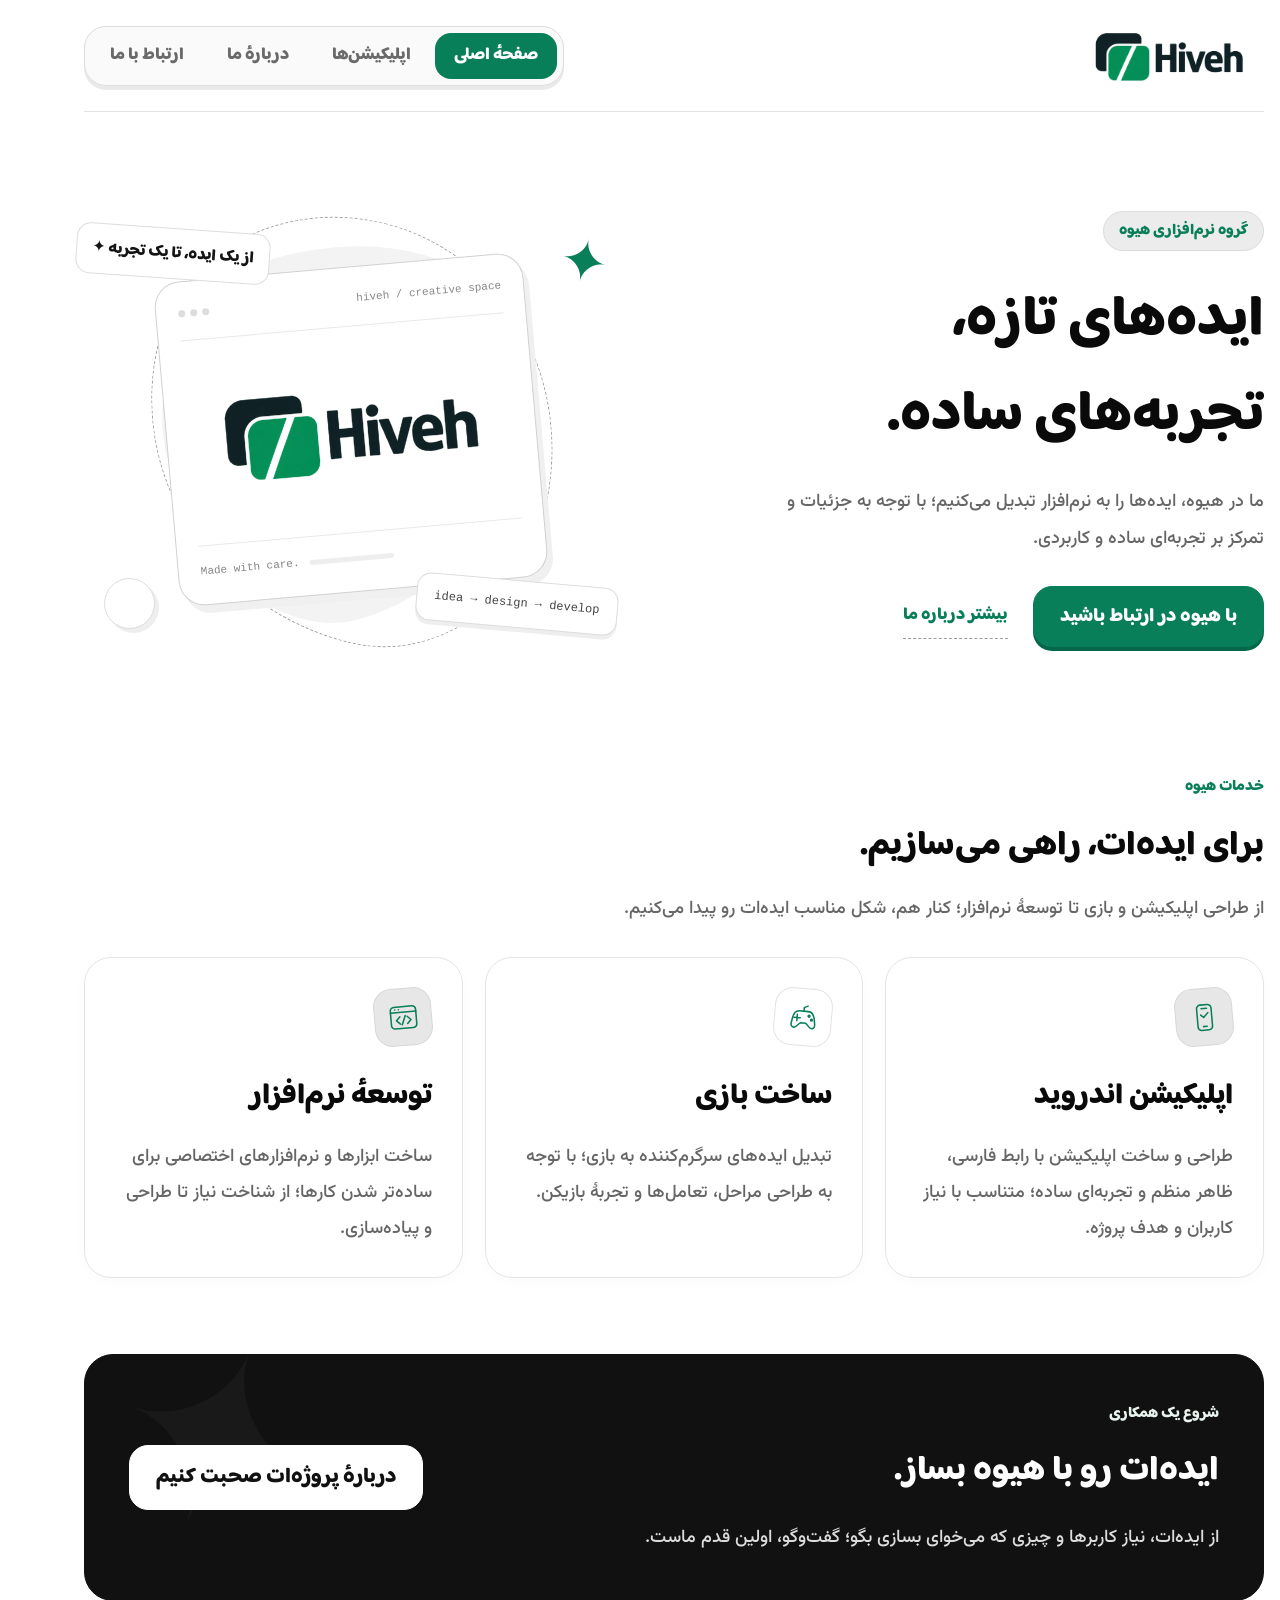
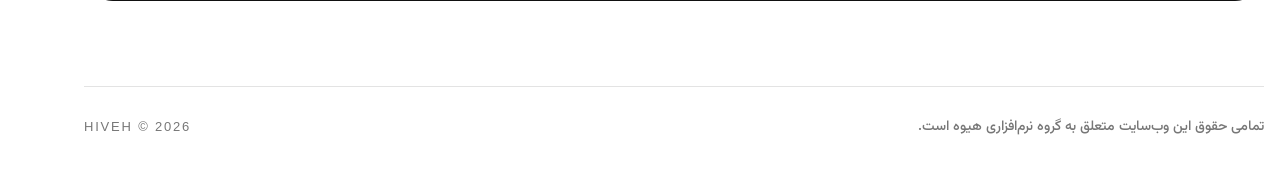
==== commit 7d07fead: "Use rounded Baloo ExtraBold for playful Persian display typography" ====
--- a/index.html
+++ b/index.html
@@ -1,4 +1,4 @@
-<!doctype html><html lang="fa" dir="rtl"><head><meta charset="utf-8"><meta name="viewport" content="width=device-width,initial-scale=1"><meta name="theme-color" content="#087e59"><title>گروه نرم‌افزاری هیوه | Hiveh</title><meta name="description" content="هیوه؛ گروه نرم‌افزاری و سازندهٔ پانتوهیوه و زنگ دارو."><meta name="robots" content="index,follow"><link rel="canonical" href="https://hivehgroup.github.io/"><link rel="icon" type="image/png" href="[data-uri]"><link rel="apple-touch-icon" href="[data-uri]"><meta property="og:title" content="گروه نرم‌افزاری هیوه | Hiveh"><meta property="og:description" content="هیوه؛ گروه نرم‌افزاری و سازندهٔ پانتوهیوه و زنگ دارو."><meta property="og:url" content="https://hivehgroup.github.io/"><meta property="og:type" content="website"><link rel="stylesheet" href="styles.css?v=clean4"></head><body><a class="skip-link" href="#content">رفتن به محتوا</a><div class="wrap"><header><a class="brand" href="/" aria-label="هیوه، صفحه اصلی"><img class="brand-logo" src="[data-uri]" alt="هیوه — Hiveh" width="225" height="75"></a><nav aria-label="فهرست اصلی"><a href="/" aria-current="page">صفحهٔ اصلی</a><a href="apps.html">اپلیکیشن‌ها</a><a href="about.html">دربارهٔ ما</a><a class="nav-contact" href="contact.html">ارتباط با ما <span aria-hidden="true"></span></a></nav></header><main id="content"><section class="hero" id="home"><div><div class="eyebrow"><span class="dot"></span>گروه نرم‌افزاری هیوه</div><h1>ایده‌های تازه،<br><span>تجربه‌های ساده.</span></h1><p class="lead">ما در هیوه، ایده‌ها را به نرم‌افزار تبدیل می‌کنیم؛ با توجه به جزئیات و تمرکز بر تجربه‌ای ساده و کاربردی.</p><div class="actions"><a class="btn" href="contact.html">با هیوه در ارتباط باشید <svg aria-hidden="true" width="16" height="16" viewBox="0 0 16 16" fill="none" stroke="currentColor" stroke-width="1.6"><path d="M13 3 3 13M3 3v10h10"/></svg></a><a class="text-link" href="about.html">بیشتر درباره ما</a></div></div><div class="visual" aria-hidden="true"><div class="orb"></div><div class="tag">از یک ایده، تا یک تجربه ✦</div><div class="window"><div class="bar"><div class="lights"><i></i><i></i><i></i></div><span>hiveh / creative space</span></div><div class="graphic"><img class="hero-logo" src="[data-uri]" alt="" width="500" height="167"></div><div class="window-bottom"><span style="color:#087e59">●</span><span>Made with care.</span><span class="line"></span></div></div><div class="float">idea → design → develop</div></div></section><section class="services" id="services" aria-labelledby="services-title"><div class="services-header"><span class="section-label">خدمات هیوه</span><h2 id="services-title">برای ایده‌ات، راهی می‌سازیم.</h2><p>از طراحی اپلیکیشن و بازی تا توسعهٔ نرم‌افزار؛ کنار هم، شکل مناسب ایده‌ات رو پیدا می‌کنیم.</p></div><div class="services-grid">
+<!doctype html><html lang="fa" dir="rtl"><head><meta charset="utf-8"><meta name="viewport" content="width=device-width,initial-scale=1"><meta name="theme-color" content="#087e59"><title>گروه نرم‌افزاری هیوه | Hiveh</title><meta name="description" content="هیوه؛ گروه نرم‌افزاری و سازندهٔ پانتوهیوه و زنگ دارو."><meta name="robots" content="index,follow"><link rel="canonical" href="https://hivehgroup.github.io/"><link rel="icon" type="image/png" href="[data-uri]"><link rel="apple-touch-icon" href="[data-uri]"><meta property="og:title" content="گروه نرم‌افزاری هیوه | Hiveh"><meta property="og:description" content="هیوه؛ گروه نرم‌افزاری و سازندهٔ پانتوهیوه و زنگ دارو."><meta property="og:url" content="https://hivehgroup.github.io/"><meta property="og:type" content="website"><link rel="stylesheet" href="styles.css?v=baloo5"></head><body><a class="skip-link" href="#content">رفتن به محتوا</a><div class="wrap"><header><a class="brand" href="/" aria-label="هیوه، صفحه اصلی"><img class="brand-logo" src="[data-uri]" alt="هیوه — Hiveh" width="225" height="75"></a><nav aria-label="فهرست اصلی"><a href="/" aria-current="page">صفحهٔ اصلی</a><a href="apps.html">اپلیکیشن‌ها</a><a href="about.html">دربارهٔ ما</a><a class="nav-contact" href="contact.html">ارتباط با ما <span aria-hidden="true"></span></a></nav></header><main id="content"><section class="hero" id="home"><div><div class="eyebrow"><span class="dot"></span>گروه نرم‌افزاری هیوه</div><h1>ایده‌های تازه،<br><span>تجربه‌های ساده.</span></h1><p class="lead">ما در هیوه، ایده‌ها را به نرم‌افزار تبدیل می‌کنیم؛ با توجه به جزئیات و تمرکز بر تجربه‌ای ساده و کاربردی.</p><div class="actions"><a class="btn" href="contact.html">با هیوه در ارتباط باشید <svg aria-hidden="true" width="16" height="16" viewBox="0 0 16 16" fill="none" stroke="currentColor" stroke-width="1.6"><path d="M13 3 3 13M3 3v10h10"/></svg></a><a class="text-link" href="about.html">بیشتر درباره ما</a></div></div><div class="visual" aria-hidden="true"><div class="orb"></div><div class="tag">از یک ایده، تا یک تجربه ✦</div><div class="window"><div class="bar"><div class="lights"><i></i><i></i><i></i></div><span>hiveh / creative space</span></div><div class="graphic"><img class="hero-logo" src="[data-uri]" alt="" width="500" height="167"></div><div class="window-bottom"><span style="color:#087e59">●</span><span>Made with care.</span><span class="line"></span></div></div><div class="float">idea → design → develop</div></div></section><section class="services" id="services" aria-labelledby="services-title"><div class="services-header"><span class="section-label">خدمات هیوه</span><h2 id="services-title">برای ایده‌ات، راهی می‌سازیم.</h2><p>از طراحی اپلیکیشن و بازی تا توسعهٔ نرم‌افزار؛ کنار هم، شکل مناسب ایده‌ات رو پیدا می‌کنیم.</p></div><div class="services-grid">
 <article class="service-card"><span class="service-icon" aria-hidden="true"><svg viewBox="0 0 32 32"><rect x="8" y="2" width="16" height="28" rx="4"/><path d="M13 6h6M14 26h4M12 13l3 3 5-5"/></svg></span><h3>اپلیکیشن اندروید</h3><p>طراحی و ساخت اپلیکیشن با رابط فارسی، ظاهر منظم و تجربه‌ای ساده؛ متناسب با نیاز کاربران و هدف پروژه.</p></article>
 <article class="service-card"><span class="service-icon" aria-hidden="true"><svg viewBox="0 0 32 32"><path d="M11 9h10c4 0 6 3 7 8l1 6c.5 4-3 6-6 3l-4-4h-6l-4 4c-3 3-6.5 1-6-3l1-6c1-5 3-8 7-8Z"/><path d="M9 13v7M5.5 16.5h7M16 9V5l4-2"/><circle cx="22" cy="14" r="1"/><circle cx="25" cy="18" r="1"/></svg></span><h3>ساخت بازی</h3><p>تبدیل ایده‌های سرگرم‌کننده به بازی؛ با توجه به طراحی مراحل، تعامل‌ها و تجربهٔ بازیکن.</p></article>
 <article class="service-card"><span class="service-icon" aria-hidden="true"><svg viewBox="0 0 32 32"><rect x="2" y="4" width="28" height="24" rx="4"/><path d="M2 10h28M7 7h.1M11 7h.1M12 15l-4 4 4 4M20 15l4 4-4 4M18 14l-4 10"/></svg></span><h3>توسعهٔ نرم‌افزار</h3><p>ساخت ابزارها و نرم‌افزارهای اختصاصی برای ساده‌تر شدن کارها؛ از شناخت نیاز تا طراحی و پیاده‌سازی.</p></article>
--- a/styles.css
+++ b/styles.css
@@ -33,3 +33,12 @@
 body:before{display:none}h1,h2,h3{font-weight:400;color:#0a0a0a;letter-spacing:0}h1{font-size:64px;line-height:1.55}h1 span{color:#0a0a0a;background:none}h2,body .services-header h2,.about h2,body .collaborate h2{font-weight:400;font-size:34px}.summary-card h3,.app-info h3,body .service-card h3{font-weight:400;font-size:29px}.page-intro h1{font-size:46px}.contact h2,body .collaborate h2{color:#fff}
 .summary-card,.summary-card:nth-child(2),body .service-card,body .service-card:nth-child(2),body .service-card:nth-child(3),.app-card,.daroo-card{background:#fff;border-color:#e5e5e5;box-shadow:0 4px 15px #00000005}.summary-card:hover,.summary-card:nth-child(2):hover{box-shadow:0 8px 20px #00000008}.orb{background:#f3f3f3}.tag{background:#fff;border-color:#ddd}.float{background:#fff;color:#444;border:1px solid #ddd;box-shadow:0 4px 0 #eee}.window{box-shadow:5px 8px 0 #f0f0f0}.visual:before{color:var(--green)}.visual:after{background:#fff;border-color:#ddd;box-shadow:4px 4px 0 #eee}.window-bottom .line{background:#eee}.lights i,.lights i:first-child{background:#ddd}.collaborate,.contact{box-shadow:none!important}.collaborate .btn{background:#fff!important;border-color:#fff!important;color:#111!important;box-shadow:none!important}header nav a[aria-current=page]{background:var(--green);box-shadow:none}.btn,.app-download{border-color:var(--green);box-shadow:0 4px 0 #056749}.btn:hover,.app-download:hover{box-shadow:0 6px 0 #056749}.contact-links a:hover{background:#fff;color:#111}
 @media(max-width:1000px){h1{font-size:55px}}@media(max-width:740px){h1{font-size:46px}.page-intro h1{font-size:36px}h2,body .services-header h2,.about h2,body .collaborate h2{font-size:29px}.summary-card h3,.app-info h3,body .service-card h3{font-size:26px}}@media(max-width:360px){h1{font-size:41px}}
+
+@font-face{font-family:HivehBaloo;font-style:normal;font-weight:800;font-display:swap;src:url([data-uri]) format('woff')}
+/* Rounded playful Persian typography */
+:root{--display:HivehBaloo,Vazirmatn,Tahoma,sans-serif;--label:HivehBaloo,Vazirmatn,Tahoma,sans-serif}
+h1,h2,h3,.summary-card h3,.app-info h3,body .service-card h3,body .services-header h2,.about h2,body .collaborate h2{font-family:var(--display);font-weight:800;letter-spacing:0}
+h1{font-size:56px;line-height:1.7}.page-intro h1{font-size:40px}
+header nav a,header nav .nav-contact,.btn,.app-download,.text-link,.detail-link,.eyebrow,.section-label,.app-category,.contact-links a{font-family:var(--display);font-weight:800}
+header nav a,header nav .nav-contact{font-size:17px}.btn,.app-download,.contact-links a{font-size:19px}.text-link{font-size:17px}.detail-link{font-size:19px}.eyebrow,.section-label,.app-category{font-size:15px}
+@media(max-width:1000px){h1{font-size:47px}}@media(max-width:740px){h1{font-size:39px}.page-intro h1{font-size:31px}header nav a,header nav .nav-contact{font-size:15px}.btn,.app-download,.contact-links a{font-size:18px}}@media(max-width:360px){h1{font-size:35px}header nav a,header nav .nav-contact{font-size:13px}}
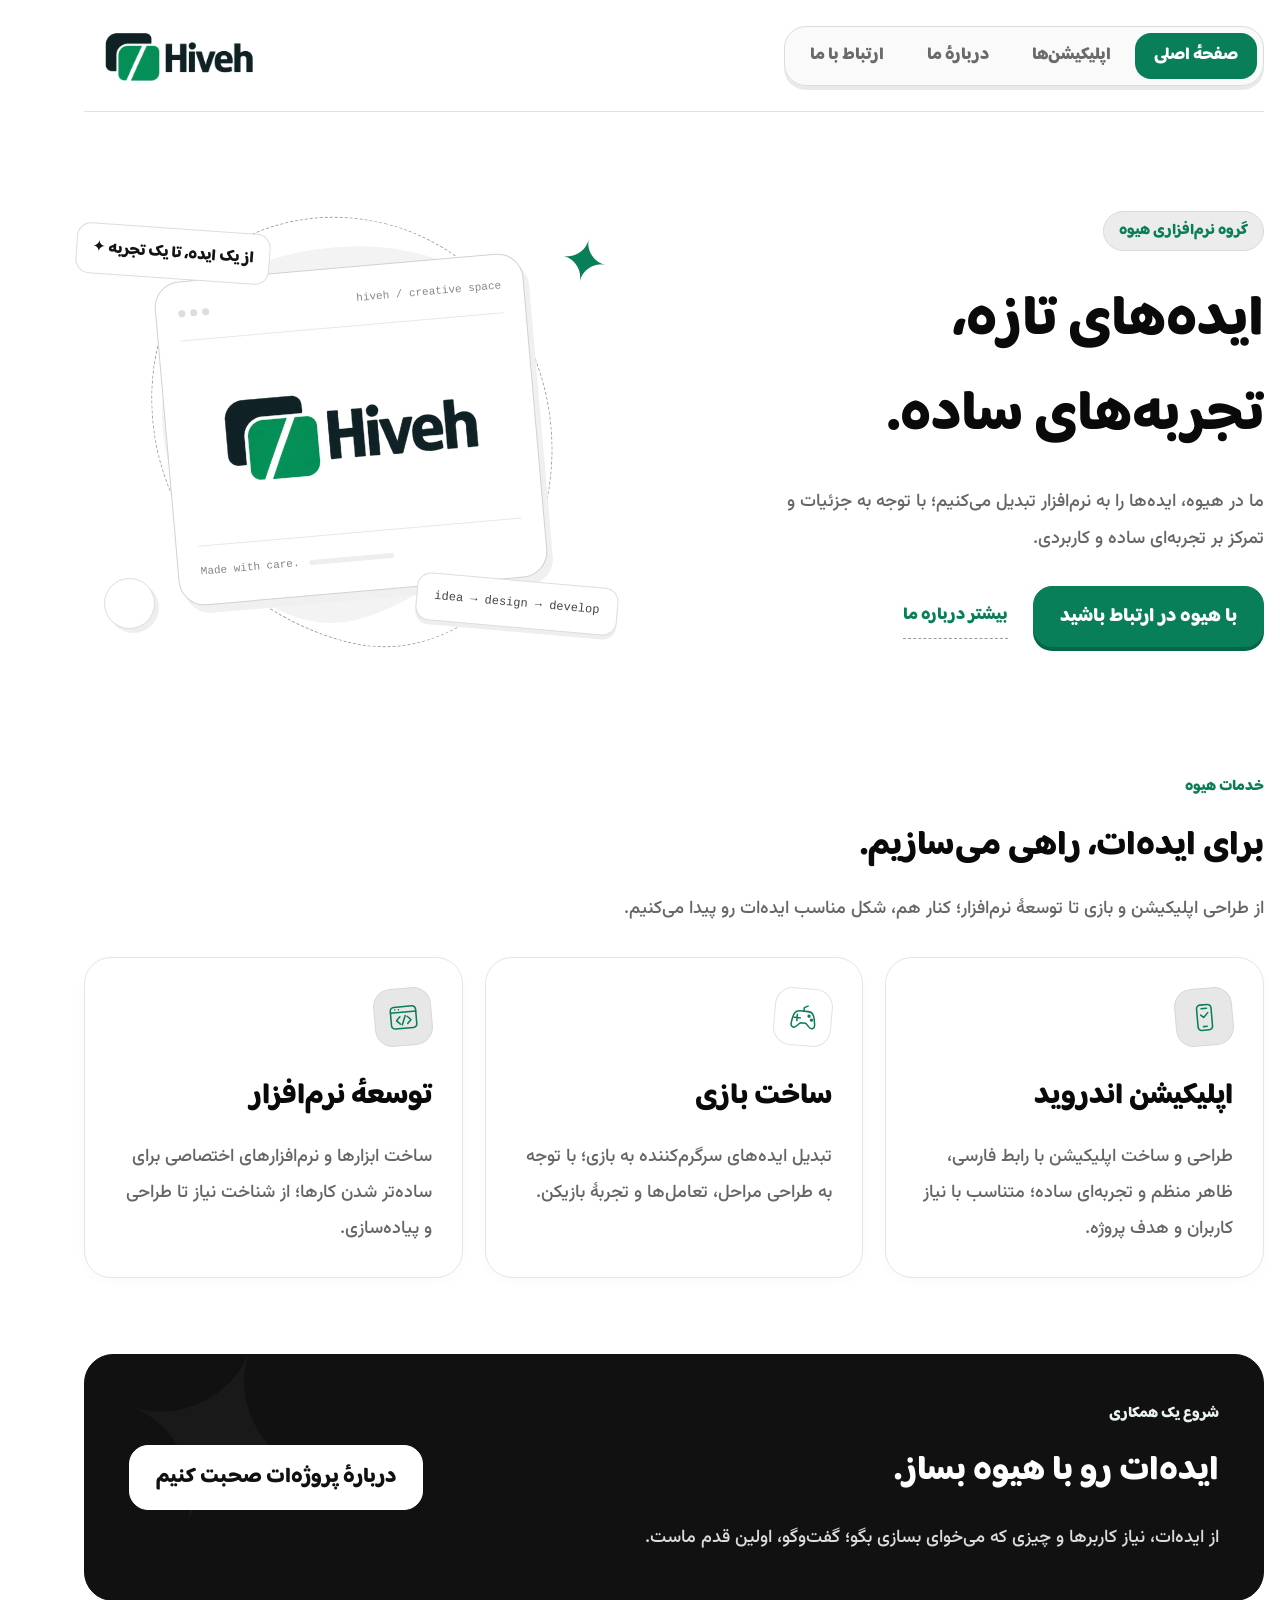
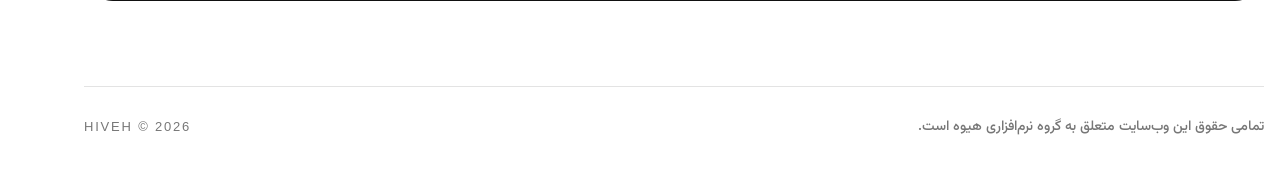
==== commit 66af850e: "Move desktop navigation right and Hiveh logo left" ====
--- a/index.html
+++ b/index.html
@@ -1,4 +1,4 @@
-<!doctype html><html lang="fa" dir="rtl"><head><meta charset="utf-8"><meta name="viewport" content="width=device-width,initial-scale=1"><meta name="theme-color" content="#087e59"><title>گروه نرم‌افزاری هیوه | Hiveh</title><meta name="description" content="هیوه؛ گروه نرم‌افزاری و سازندهٔ پانتوهیوه و زنگ دارو."><meta name="robots" content="index,follow"><link rel="canonical" href="https://hivehgroup.github.io/"><link rel="icon" type="image/png" href="[data-uri]"><link rel="apple-touch-icon" href="[data-uri]"><meta property="og:title" content="گروه نرم‌افزاری هیوه | Hiveh"><meta property="og:description" content="هیوه؛ گروه نرم‌افزاری و سازندهٔ پانتوهیوه و زنگ دارو."><meta property="og:url" content="https://hivehgroup.github.io/"><meta property="og:type" content="website"><link rel="stylesheet" href="styles.css?v=baloo5"></head><body><a class="skip-link" href="#content">رفتن به محتوا</a><div class="wrap"><header><a class="brand" href="/" aria-label="هیوه، صفحه اصلی"><img class="brand-logo" src="[data-uri]" alt="هیوه — Hiveh" width="225" height="75"></a><nav aria-label="فهرست اصلی"><a href="/" aria-current="page">صفحهٔ اصلی</a><a href="apps.html">اپلیکیشن‌ها</a><a href="about.html">دربارهٔ ما</a><a class="nav-contact" href="contact.html">ارتباط با ما <span aria-hidden="true"></span></a></nav></header><main id="content"><section class="hero" id="home"><div><div class="eyebrow"><span class="dot"></span>گروه نرم‌افزاری هیوه</div><h1>ایده‌های تازه،<br><span>تجربه‌های ساده.</span></h1><p class="lead">ما در هیوه، ایده‌ها را به نرم‌افزار تبدیل می‌کنیم؛ با توجه به جزئیات و تمرکز بر تجربه‌ای ساده و کاربردی.</p><div class="actions"><a class="btn" href="contact.html">با هیوه در ارتباط باشید <svg aria-hidden="true" width="16" height="16" viewBox="0 0 16 16" fill="none" stroke="currentColor" stroke-width="1.6"><path d="M13 3 3 13M3 3v10h10"/></svg></a><a class="text-link" href="about.html">بیشتر درباره ما</a></div></div><div class="visual" aria-hidden="true"><div class="orb"></div><div class="tag">از یک ایده، تا یک تجربه ✦</div><div class="window"><div class="bar"><div class="lights"><i></i><i></i><i></i></div><span>hiveh / creative space</span></div><div class="graphic"><img class="hero-logo" src="[data-uri]" alt="" width="500" height="167"></div><div class="window-bottom"><span style="color:#087e59">●</span><span>Made with care.</span><span class="line"></span></div></div><div class="float">idea → design → develop</div></div></section><section class="services" id="services" aria-labelledby="services-title"><div class="services-header"><span class="section-label">خدمات هیوه</span><h2 id="services-title">برای ایده‌ات، راهی می‌سازیم.</h2><p>از طراحی اپلیکیشن و بازی تا توسعهٔ نرم‌افزار؛ کنار هم، شکل مناسب ایده‌ات رو پیدا می‌کنیم.</p></div><div class="services-grid">
+<!doctype html><html lang="fa" dir="rtl"><head><meta charset="utf-8"><meta name="viewport" content="width=device-width,initial-scale=1"><meta name="theme-color" content="#087e59"><title>گروه نرم‌افزاری هیوه | Hiveh</title><meta name="description" content="هیوه؛ گروه نرم‌افزاری و سازندهٔ پانتوهیوه و زنگ دارو."><meta name="robots" content="index,follow"><link rel="canonical" href="https://hivehgroup.github.io/"><link rel="icon" type="image/png" href="[data-uri]"><link rel="apple-touch-icon" href="[data-uri]"><meta property="og:title" content="گروه نرم‌افزاری هیوه | Hiveh"><meta property="og:description" content="هیوه؛ گروه نرم‌افزاری و سازندهٔ پانتوهیوه و زنگ دارو."><meta property="og:url" content="https://hivehgroup.github.io/"><meta property="og:type" content="website"><link rel="stylesheet" href="styles.css?v=nav6"></head><body><a class="skip-link" href="#content">رفتن به محتوا</a><div class="wrap"><header><a class="brand" href="/" aria-label="هیوه، صفحه اصلی"><img class="brand-logo" src="[data-uri]" alt="هیوه — Hiveh" width="225" height="75"></a><nav aria-label="فهرست اصلی"><a href="/" aria-current="page">صفحهٔ اصلی</a><a href="apps.html">اپلیکیشن‌ها</a><a href="about.html">دربارهٔ ما</a><a class="nav-contact" href="contact.html">ارتباط با ما <span aria-hidden="true"></span></a></nav></header><main id="content"><section class="hero" id="home"><div><div class="eyebrow"><span class="dot"></span>گروه نرم‌افزاری هیوه</div><h1>ایده‌های تازه،<br><span>تجربه‌های ساده.</span></h1><p class="lead">ما در هیوه، ایده‌ها را به نرم‌افزار تبدیل می‌کنیم؛ با توجه به جزئیات و تمرکز بر تجربه‌ای ساده و کاربردی.</p><div class="actions"><a class="btn" href="contact.html">با هیوه در ارتباط باشید <svg aria-hidden="true" width="16" height="16" viewBox="0 0 16 16" fill="none" stroke="currentColor" stroke-width="1.6"><path d="M13 3 3 13M3 3v10h10"/></svg></a><a class="text-link" href="about.html">بیشتر درباره ما</a></div></div><div class="visual" aria-hidden="true"><div class="orb"></div><div class="tag">از یک ایده، تا یک تجربه ✦</div><div class="window"><div class="bar"><div class="lights"><i></i><i></i><i></i></div><span>hiveh / creative space</span></div><div class="graphic"><img class="hero-logo" src="[data-uri]" alt="" width="500" height="167"></div><div class="window-bottom"><span style="color:#087e59">●</span><span>Made with care.</span><span class="line"></span></div></div><div class="float">idea → design → develop</div></div></section><section class="services" id="services" aria-labelledby="services-title"><div class="services-header"><span class="section-label">خدمات هیوه</span><h2 id="services-title">برای ایده‌ات، راهی می‌سازیم.</h2><p>از طراحی اپلیکیشن و بازی تا توسعهٔ نرم‌افزار؛ کنار هم، شکل مناسب ایده‌ات رو پیدا می‌کنیم.</p></div><div class="services-grid">
 <article class="service-card"><span class="service-icon" aria-hidden="true"><svg viewBox="0 0 32 32"><rect x="8" y="2" width="16" height="28" rx="4"/><path d="M13 6h6M14 26h4M12 13l3 3 5-5"/></svg></span><h3>اپلیکیشن اندروید</h3><p>طراحی و ساخت اپلیکیشن با رابط فارسی، ظاهر منظم و تجربه‌ای ساده؛ متناسب با نیاز کاربران و هدف پروژه.</p></article>
 <article class="service-card"><span class="service-icon" aria-hidden="true"><svg viewBox="0 0 32 32"><path d="M11 9h10c4 0 6 3 7 8l1 6c.5 4-3 6-6 3l-4-4h-6l-4 4c-3 3-6.5 1-6-3l1-6c1-5 3-8 7-8Z"/><path d="M9 13v7M5.5 16.5h7M16 9V5l4-2"/><circle cx="22" cy="14" r="1"/><circle cx="25" cy="18" r="1"/></svg></span><h3>ساخت بازی</h3><p>تبدیل ایده‌های سرگرم‌کننده به بازی؛ با توجه به طراحی مراحل، تعامل‌ها و تجربهٔ بازیکن.</p></article>
 <article class="service-card"><span class="service-icon" aria-hidden="true"><svg viewBox="0 0 32 32"><rect x="2" y="4" width="28" height="24" rx="4"/><path d="M2 10h28M7 7h.1M11 7h.1M12 15l-4 4 4 4M20 15l4 4-4 4M18 14l-4 10"/></svg></span><h3>توسعهٔ نرم‌افزار</h3><p>ساخت ابزارها و نرم‌افزارهای اختصاصی برای ساده‌تر شدن کارها؛ از شناخت نیاز تا طراحی و پیاده‌سازی.</p></article>
--- a/styles.css
+++ b/styles.css
@@ -42,3 +42,6 @@
 header nav a,header nav .nav-contact,.btn,.app-download,.text-link,.detail-link,.eyebrow,.section-label,.app-category,.contact-links a{font-family:var(--display);font-weight:800}
 header nav a,header nav .nav-contact{font-size:17px}.btn,.app-download,.contact-links a{font-size:19px}.text-link{font-size:17px}.detail-link{font-size:19px}.eyebrow,.section-label,.app-category{font-size:15px}
 @media(max-width:1000px){h1{font-size:47px}}@media(max-width:740px){h1{font-size:39px}.page-intro h1{font-size:31px}header nav a,header nav .nav-contact{font-size:15px}.btn,.app-download,.contact-links a{font-size:18px}}@media(max-width:360px){h1{font-size:35px}header nav a,header nav .nav-contact{font-size:13px}}
+
+/* Place desktop navigation on the right and brand on the left. */
+@media(min-width:741px){header{flex-direction:row-reverse}}
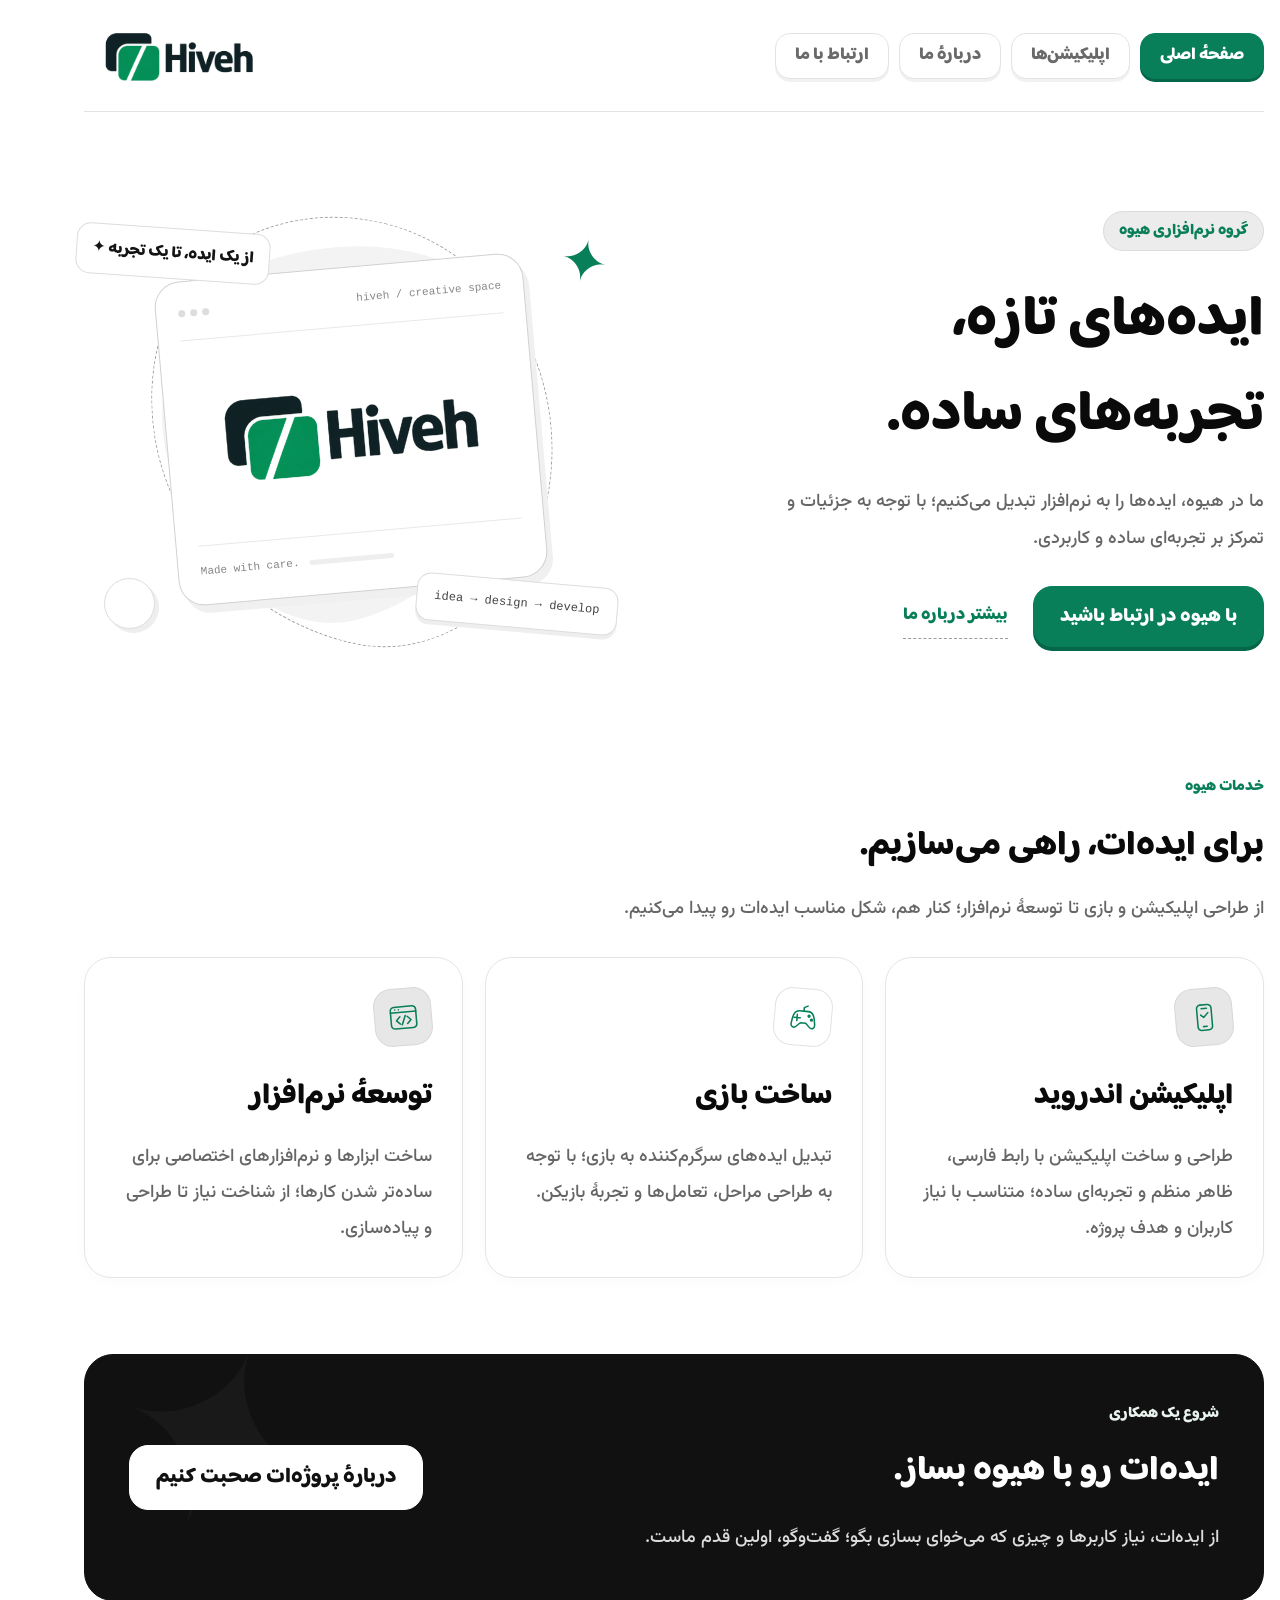
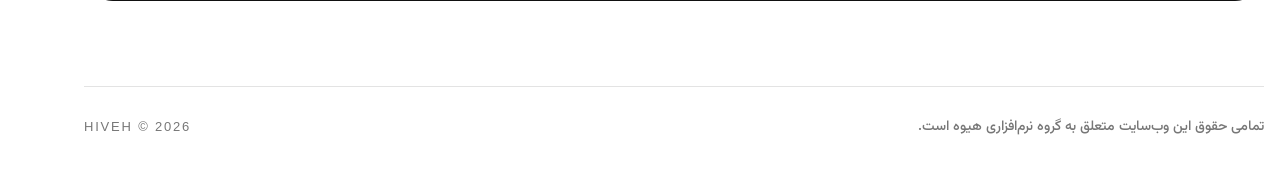
==== commit 6583ffc2: "Give each navigation link its own independent frame" ====
--- a/index.html
+++ b/index.html
@@ -1,4 +1,4 @@
-<!doctype html><html lang="fa" dir="rtl"><head><meta charset="utf-8"><meta name="viewport" content="width=device-width,initial-scale=1"><meta name="theme-color" content="#087e59"><title>گروه نرم‌افزاری هیوه | Hiveh</title><meta name="description" content="هیوه؛ گروه نرم‌افزاری و سازندهٔ پانتوهیوه و زنگ دارو."><meta name="robots" content="index,follow"><link rel="canonical" href="https://hivehgroup.github.io/"><link rel="icon" type="image/png" href="[data-uri]"><link rel="apple-touch-icon" href="[data-uri]"><meta property="og:title" content="گروه نرم‌افزاری هیوه | Hiveh"><meta property="og:description" content="هیوه؛ گروه نرم‌افزاری و سازندهٔ پانتوهیوه و زنگ دارو."><meta property="og:url" content="https://hivehgroup.github.io/"><meta property="og:type" content="website"><link rel="stylesheet" href="styles.css?v=nav6"></head><body><a class="skip-link" href="#content">رفتن به محتوا</a><div class="wrap"><header><a class="brand" href="/" aria-label="هیوه، صفحه اصلی"><img class="brand-logo" src="[data-uri]" alt="هیوه — Hiveh" width="225" height="75"></a><nav aria-label="فهرست اصلی"><a href="/" aria-current="page">صفحهٔ اصلی</a><a href="apps.html">اپلیکیشن‌ها</a><a href="about.html">دربارهٔ ما</a><a class="nav-contact" href="contact.html">ارتباط با ما <span aria-hidden="true"></span></a></nav></header><main id="content"><section class="hero" id="home"><div><div class="eyebrow"><span class="dot"></span>گروه نرم‌افزاری هیوه</div><h1>ایده‌های تازه،<br><span>تجربه‌های ساده.</span></h1><p class="lead">ما در هیوه، ایده‌ها را به نرم‌افزار تبدیل می‌کنیم؛ با توجه به جزئیات و تمرکز بر تجربه‌ای ساده و کاربردی.</p><div class="actions"><a class="btn" href="contact.html">با هیوه در ارتباط باشید <svg aria-hidden="true" width="16" height="16" viewBox="0 0 16 16" fill="none" stroke="currentColor" stroke-width="1.6"><path d="M13 3 3 13M3 3v10h10"/></svg></a><a class="text-link" href="about.html">بیشتر درباره ما</a></div></div><div class="visual" aria-hidden="true"><div class="orb"></div><div class="tag">از یک ایده، تا یک تجربه ✦</div><div class="window"><div class="bar"><div class="lights"><i></i><i></i><i></i></div><span>hiveh / creative space</span></div><div class="graphic"><img class="hero-logo" src="[data-uri]" alt="" width="500" height="167"></div><div class="window-bottom"><span style="color:#087e59">●</span><span>Made with care.</span><span class="line"></span></div></div><div class="float">idea → design → develop</div></div></section><section class="services" id="services" aria-labelledby="services-title"><div class="services-header"><span class="section-label">خدمات هیوه</span><h2 id="services-title">برای ایده‌ات، راهی می‌سازیم.</h2><p>از طراحی اپلیکیشن و بازی تا توسعهٔ نرم‌افزار؛ کنار هم، شکل مناسب ایده‌ات رو پیدا می‌کنیم.</p></div><div class="services-grid">
+<!doctype html><html lang="fa" dir="rtl"><head><meta charset="utf-8"><meta name="viewport" content="width=device-width,initial-scale=1"><meta name="theme-color" content="#087e59"><title>گروه نرم‌افزاری هیوه | Hiveh</title><meta name="description" content="هیوه؛ گروه نرم‌افزاری و سازندهٔ پانتوهیوه و زنگ دارو."><meta name="robots" content="index,follow"><link rel="canonical" href="https://hivehgroup.github.io/"><link rel="icon" type="image/png" href="[data-uri]"><link rel="apple-touch-icon" href="[data-uri]"><meta property="og:title" content="گروه نرم‌افزاری هیوه | Hiveh"><meta property="og:description" content="هیوه؛ گروه نرم‌افزاری و سازندهٔ پانتوهیوه و زنگ دارو."><meta property="og:url" content="https://hivehgroup.github.io/"><meta property="og:type" content="website"><link rel="stylesheet" href="styles.css?v=separate7"></head><body><a class="skip-link" href="#content">رفتن به محتوا</a><div class="wrap"><header><a class="brand" href="/" aria-label="هیوه، صفحه اصلی"><img class="brand-logo" src="[data-uri]" alt="هیوه — Hiveh" width="225" height="75"></a><nav aria-label="فهرست اصلی"><a href="/" aria-current="page">صفحهٔ اصلی</a><a href="apps.html">اپلیکیشن‌ها</a><a href="about.html">دربارهٔ ما</a><a class="nav-contact" href="contact.html">ارتباط با ما <span aria-hidden="true"></span></a></nav></header><main id="content"><section class="hero" id="home"><div><div class="eyebrow"><span class="dot"></span>گروه نرم‌افزاری هیوه</div><h1>ایده‌های تازه،<br><span>تجربه‌های ساده.</span></h1><p class="lead">ما در هیوه، ایده‌ها را به نرم‌افزار تبدیل می‌کنیم؛ با توجه به جزئیات و تمرکز بر تجربه‌ای ساده و کاربردی.</p><div class="actions"><a class="btn" href="contact.html">با هیوه در ارتباط باشید <svg aria-hidden="true" width="16" height="16" viewBox="0 0 16 16" fill="none" stroke="currentColor" stroke-width="1.6"><path d="M13 3 3 13M3 3v10h10"/></svg></a><a class="text-link" href="about.html">بیشتر درباره ما</a></div></div><div class="visual" aria-hidden="true"><div class="orb"></div><div class="tag">از یک ایده، تا یک تجربه ✦</div><div class="window"><div class="bar"><div class="lights"><i></i><i></i><i></i></div><span>hiveh / creative space</span></div><div class="graphic"><img class="hero-logo" src="[data-uri]" alt="" width="500" height="167"></div><div class="window-bottom"><span style="color:#087e59">●</span><span>Made with care.</span><span class="line"></span></div></div><div class="float">idea → design → develop</div></div></section><section class="services" id="services" aria-labelledby="services-title"><div class="services-header"><span class="section-label">خدمات هیوه</span><h2 id="services-title">برای ایده‌ات، راهی می‌سازیم.</h2><p>از طراحی اپلیکیشن و بازی تا توسعهٔ نرم‌افزار؛ کنار هم، شکل مناسب ایده‌ات رو پیدا می‌کنیم.</p></div><div class="services-grid">
 <article class="service-card"><span class="service-icon" aria-hidden="true"><svg viewBox="0 0 32 32"><rect x="8" y="2" width="16" height="28" rx="4"/><path d="M13 6h6M14 26h4M12 13l3 3 5-5"/></svg></span><h3>اپلیکیشن اندروید</h3><p>طراحی و ساخت اپلیکیشن با رابط فارسی، ظاهر منظم و تجربه‌ای ساده؛ متناسب با نیاز کاربران و هدف پروژه.</p></article>
 <article class="service-card"><span class="service-icon" aria-hidden="true"><svg viewBox="0 0 32 32"><path d="M11 9h10c4 0 6 3 7 8l1 6c.5 4-3 6-6 3l-4-4h-6l-4 4c-3 3-6.5 1-6-3l1-6c1-5 3-8 7-8Z"/><path d="M9 13v7M5.5 16.5h7M16 9V5l4-2"/><circle cx="22" cy="14" r="1"/><circle cx="25" cy="18" r="1"/></svg></span><h3>ساخت بازی</h3><p>تبدیل ایده‌های سرگرم‌کننده به بازی؛ با توجه به طراحی مراحل، تعامل‌ها و تجربهٔ بازیکن.</p></article>
 <article class="service-card"><span class="service-icon" aria-hidden="true"><svg viewBox="0 0 32 32"><rect x="2" y="4" width="28" height="24" rx="4"/><path d="M2 10h28M7 7h.1M11 7h.1M12 15l-4 4 4 4M20 15l4 4-4 4M18 14l-4 10"/></svg></span><h3>توسعهٔ نرم‌افزار</h3><p>ساخت ابزارها و نرم‌افزارهای اختصاصی برای ساده‌تر شدن کارها؛ از شناخت نیاز تا طراحی و پیاده‌سازی.</p></article>
--- a/styles.css
+++ b/styles.css
@@ -45,3 +45,10 @@
 
 /* Place desktop navigation on the right and brand on the left. */
 @media(min-width:741px){header{flex-direction:row-reverse}}
+
+/* Separate navigation buttons instead of one enclosing panel. */
+header nav{padding:0;gap:10px;border:0;border-radius:0;background:transparent;box-shadow:none}
+header nav a,header nav .nav-contact{border:1px solid #e1e5e2;background:#fff;border-radius:15px;box-shadow:0 3px 0 #f0f2f0}
+header nav a:hover{border-color:#b5d1c1;background:#f3f8f5;box-shadow:0 4px 0 #e6eee9}
+header nav a[aria-current=page]{border-color:var(--green);background:var(--green);color:#fff;box-shadow:0 3px 0 #056749}
+@media(max-width:740px){header nav{padding:0;gap:6px;border-radius:0}header nav a,header nav .nav-contact{border-radius:12px;padding:7px 3px}}
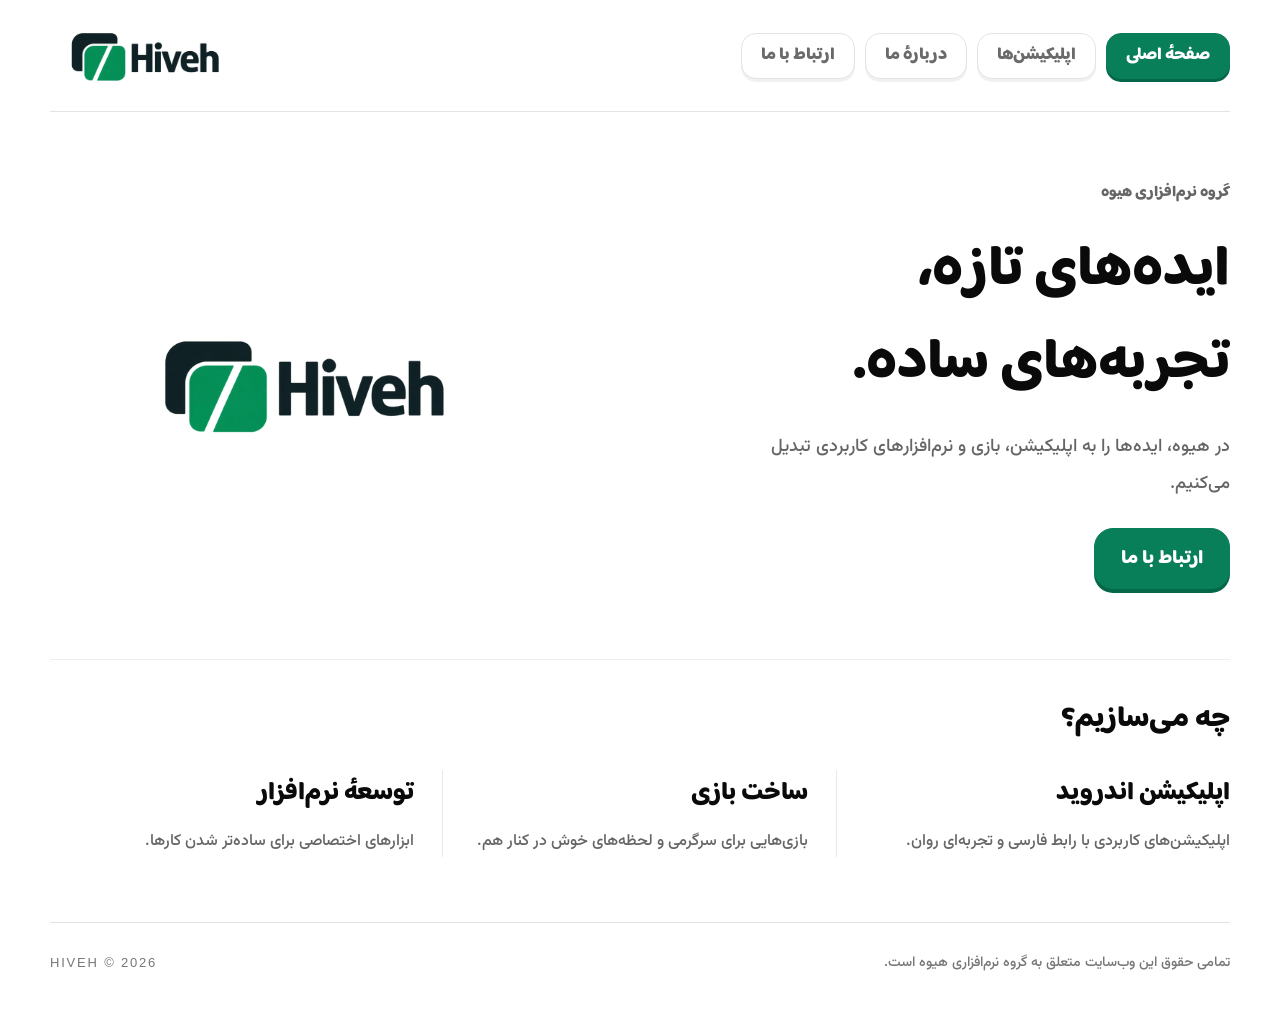
==== commit 304cc39f: "Simplify homepage with a plain logo, one contact action and compact services" ====
--- a/index.html
+++ b/index.html
@@ -1,7 +1,7 @@
-<!doctype html><html lang="fa" dir="rtl"><head><meta charset="utf-8"><meta name="viewport" content="width=device-width,initial-scale=1"><meta name="theme-color" content="#087e59"><title>گروه نرم‌افزاری هیوه | Hiveh</title><meta name="description" content="هیوه؛ گروه نرم‌افزاری و سازندهٔ پانتوهیوه و زنگ دارو."><meta name="robots" content="index,follow"><link rel="canonical" href="https://hivehgroup.github.io/"><link rel="icon" type="image/png" href="[data-uri]"><link rel="apple-touch-icon" href="[data-uri]"><meta property="og:title" content="گروه نرم‌افزاری هیوه | Hiveh"><meta property="og:description" content="هیوه؛ گروه نرم‌افزاری و سازندهٔ پانتوهیوه و زنگ دارو."><meta property="og:url" content="https://hivehgroup.github.io/"><meta property="og:type" content="website"><link rel="stylesheet" href="styles.css?v=separate7"></head><body><a class="skip-link" href="#content">رفتن به محتوا</a><div class="wrap"><header><a class="brand" href="/" aria-label="هیوه، صفحه اصلی"><img class="brand-logo" src="[data-uri]" alt="هیوه — Hiveh" width="225" height="75"></a><nav aria-label="فهرست اصلی"><a href="/" aria-current="page">صفحهٔ اصلی</a><a href="apps.html">اپلیکیشن‌ها</a><a href="about.html">دربارهٔ ما</a><a class="nav-contact" href="contact.html">ارتباط با ما <span aria-hidden="true"></span></a></nav></header><main id="content"><section class="hero" id="home"><div><div class="eyebrow"><span class="dot"></span>گروه نرم‌افزاری هیوه</div><h1>ایده‌های تازه،<br><span>تجربه‌های ساده.</span></h1><p class="lead">ما در هیوه، ایده‌ها را به نرم‌افزار تبدیل می‌کنیم؛ با توجه به جزئیات و تمرکز بر تجربه‌ای ساده و کاربردی.</p><div class="actions"><a class="btn" href="contact.html">با هیوه در ارتباط باشید <svg aria-hidden="true" width="16" height="16" viewBox="0 0 16 16" fill="none" stroke="currentColor" stroke-width="1.6"><path d="M13 3 3 13M3 3v10h10"/></svg></a><a class="text-link" href="about.html">بیشتر درباره ما</a></div></div><div class="visual" aria-hidden="true"><div class="orb"></div><div class="tag">از یک ایده، تا یک تجربه ✦</div><div class="window"><div class="bar"><div class="lights"><i></i><i></i><i></i></div><span>hiveh / creative space</span></div><div class="graphic"><img class="hero-logo" src="[data-uri]" alt="" width="500" height="167"></div><div class="window-bottom"><span style="color:#087e59">●</span><span>Made with care.</span><span class="line"></span></div></div><div class="float">idea → design → develop</div></div></section><section class="services" id="services" aria-labelledby="services-title"><div class="services-header"><span class="section-label">خدمات هیوه</span><h2 id="services-title">برای ایده‌ات، راهی می‌سازیم.</h2><p>از طراحی اپلیکیشن و بازی تا توسعهٔ نرم‌افزار؛ کنار هم، شکل مناسب ایده‌ات رو پیدا می‌کنیم.</p></div><div class="services-grid">
-<article class="service-card"><span class="service-icon" aria-hidden="true"><svg viewBox="0 0 32 32"><rect x="8" y="2" width="16" height="28" rx="4"/><path d="M13 6h6M14 26h4M12 13l3 3 5-5"/></svg></span><h3>اپلیکیشن اندروید</h3><p>طراحی و ساخت اپلیکیشن با رابط فارسی، ظاهر منظم و تجربه‌ای ساده؛ متناسب با نیاز کاربران و هدف پروژه.</p></article>
-<article class="service-card"><span class="service-icon" aria-hidden="true"><svg viewBox="0 0 32 32"><path d="M11 9h10c4 0 6 3 7 8l1 6c.5 4-3 6-6 3l-4-4h-6l-4 4c-3 3-6.5 1-6-3l1-6c1-5 3-8 7-8Z"/><path d="M9 13v7M5.5 16.5h7M16 9V5l4-2"/><circle cx="22" cy="14" r="1"/><circle cx="25" cy="18" r="1"/></svg></span><h3>ساخت بازی</h3><p>تبدیل ایده‌های سرگرم‌کننده به بازی؛ با توجه به طراحی مراحل، تعامل‌ها و تجربهٔ بازیکن.</p></article>
-<article class="service-card"><span class="service-icon" aria-hidden="true"><svg viewBox="0 0 32 32"><rect x="2" y="4" width="28" height="24" rx="4"/><path d="M2 10h28M7 7h.1M11 7h.1M12 15l-4 4 4 4M20 15l4 4-4 4M18 14l-4 10"/></svg></span><h3>توسعهٔ نرم‌افزار</h3><p>ساخت ابزارها و نرم‌افزارهای اختصاصی برای ساده‌تر شدن کارها؛ از شناخت نیاز تا طراحی و پیاده‌سازی.</p></article>
+<!doctype html><html lang="fa" dir="rtl"><head><meta charset="utf-8"><meta name="viewport" content="width=device-width,initial-scale=1"><meta name="theme-color" content="#087e59"><title>گروه نرم‌افزاری هیوه | Hiveh</title><meta name="description" content="هیوه؛ گروه نرم‌افزاری و سازندهٔ پانتوهیوه و زنگ دارو."><meta name="robots" content="index,follow"><link rel="canonical" href="https://hivehgroup.github.io/"><link rel="icon" type="image/png" href="[data-uri]"><link rel="apple-touch-icon" href="[data-uri]"><meta property="og:title" content="گروه نرم‌افزاری هیوه | Hiveh"><meta property="og:description" content="هیوه؛ گروه نرم‌افزاری و سازندهٔ پانتوهیوه و زنگ دارو."><meta property="og:url" content="https://hivehgroup.github.io/"><meta property="og:type" content="website"><link rel="stylesheet" href="styles.css?v=separate7"><link rel="stylesheet" href="home-simple.css?v=1"></head><body><a class="skip-link" href="#content">رفتن به محتوا</a><div class="wrap"><header><a class="brand" href="/" aria-label="هیوه، صفحه اصلی"><img class="brand-logo" src="[data-uri]" alt="هیوه — Hiveh" width="225" height="75"></a><nav aria-label="فهرست اصلی"><a href="/" aria-current="page">صفحهٔ اصلی</a><a href="apps.html">اپلیکیشن‌ها</a><a href="about.html">دربارهٔ ما</a><a class="nav-contact" href="contact.html">ارتباط با ما <span aria-hidden="true"></span></a></nav></header><main id="content"><section class="hero" id="home"><div><div class="eyebrow"><span class="dot"></span>گروه نرم‌افزاری هیوه</div><h1>ایده‌های تازه،<br><span>تجربه‌های ساده.</span></h1><p class="lead">در هیوه، ایده‌ها را به اپلیکیشن، بازی و نرم‌افزارهای کاربردی تبدیل می‌کنیم.</p><div class="actions"><a class="btn" href="contact.html">ارتباط با ما</a></div></div><div class="home-brand" aria-hidden="true"><img class="hero-logo" src="[data-uri]" alt="" width="500" height="167"></div></section><section class="services" id="services" aria-labelledby="services-title"><div class="services-header"><h2 id="services-title">چه می‌سازیم؟</h2></div><div class="services-grid">
+<article class="service-card"><h3>اپلیکیشن اندروید</h3><p>اپلیکیشن‌های کاربردی با رابط فارسی و تجربه‌ای روان.</p></article>
+<article class="service-card"><h3>ساخت بازی</h3><p>بازی‌هایی برای سرگرمی و لحظه‌های خوش در کنار هم.</p></article>
+<article class="service-card"><h3>توسعهٔ نرم‌افزار</h3><p>ابزارهای اختصاصی برای ساده‌تر شدن کارها.</p></article>
 </div></section>
-<section class="collaborate" aria-labelledby="collaborate-title"><div><span class="section-label">شروع یک همکاری</span><h2 id="collaborate-title">ایده‌ات رو با هیوه بساز.</h2><p>از ایده‌ات، نیاز کاربرها و چیزی که می‌خوای بسازی بگو؛ گفت‌وگو، اولین قدم ماست.</p></div><a class="btn" href="contact.html">دربارهٔ پروژه‌ات صحبت کنیم <span aria-hidden="true"></span></a></section></main><footer><span>تمامی حقوق این وب‌سایت متعلق به گروه نرم‌افزاری هیوه است.</span><span class="english" lang="en">HIVEH © 2026</span></footer></div><script>if(location.pathname==='/'||location.pathname==='/index.html'){const old={'#apps':'apps.html','#about':'about.html','#contact':'contact.html'};if(old[location.hash])location.replace(old[location.hash]);}</script></body></html>
+</main><footer><span>تمامی حقوق این وب‌سایت متعلق به گروه نرم‌افزاری هیوه است.</span><span class="english" lang="en">HIVEH © 2026</span></footer></div><script>if(location.pathname==='/'||location.pathname==='/index.html'){const old={'#apps':'apps.html','#about':'about.html','#contact':'contact.html'};if(old[location.hash])location.replace(old[location.hash]);}</script></body></html>
 
--- a/home-simple.css
+++ b/home-simple.css
@@ -0,0 +1 @@
+.hero{min-height:460px;padding:66px 0 70px;gap:64px;grid-template-columns:1.2fr 1fr}.hero .eyebrow{padding:0;border:0;background:none;border-radius:0;color:#666}.hero h1{margin:18px 0;line-height:1.65}.hero .lead{max-width:510px}.hero .actions{margin-top:25px}.home-brand{display:flex;justify-content:center;align-items:center}.home-brand .hero-logo{width:min(100%,360px);height:auto}body .services{padding:32px 0 65px;border-top:1px solid #ecefec}body .services-header{margin-bottom:23px}body .services-header h2{font-size:29px;margin:0}.services-grid{gap:0}body .service-card,body .service-card:nth-child(2),body .service-card:nth-child(3){padding:0 28px;border:0;border-radius:0;background:transparent;box-shadow:none;transform:none}body .service-card:first-child{padding-right:0}body .service-card+ .service-card{border-right:1px solid #e7eae7}body .service-card h3{font-size:25px;margin-bottom:8px}body .service-card p{font-size:16px;line-height:1.95}body .service-card:hover{transform:none}main{min-height:0}@media(max-width:740px){.hero{padding:39px 0 45px;grid-template-columns:1fr;gap:36px;min-height:0}.home-brand .hero-logo{width:235px}.hero h1{margin-top:14px}.hero .lead{font-size:17px}.hero .actions{margin-top:23px}body .services{padding:29px 0 38px}body .services-header h2{font-size:26px}.services-grid{gap:22px}body .service-card,body .service-card:nth-child(2),body .service-card:nth-child(3){padding:0;border:0;box-shadow:none}body .service-card+ .service-card{padding-top:20px;border-right:0;border-top:1px solid #ecefec}body .service-card h3{font-size:24px}body .service-card p{font-size:16px}}
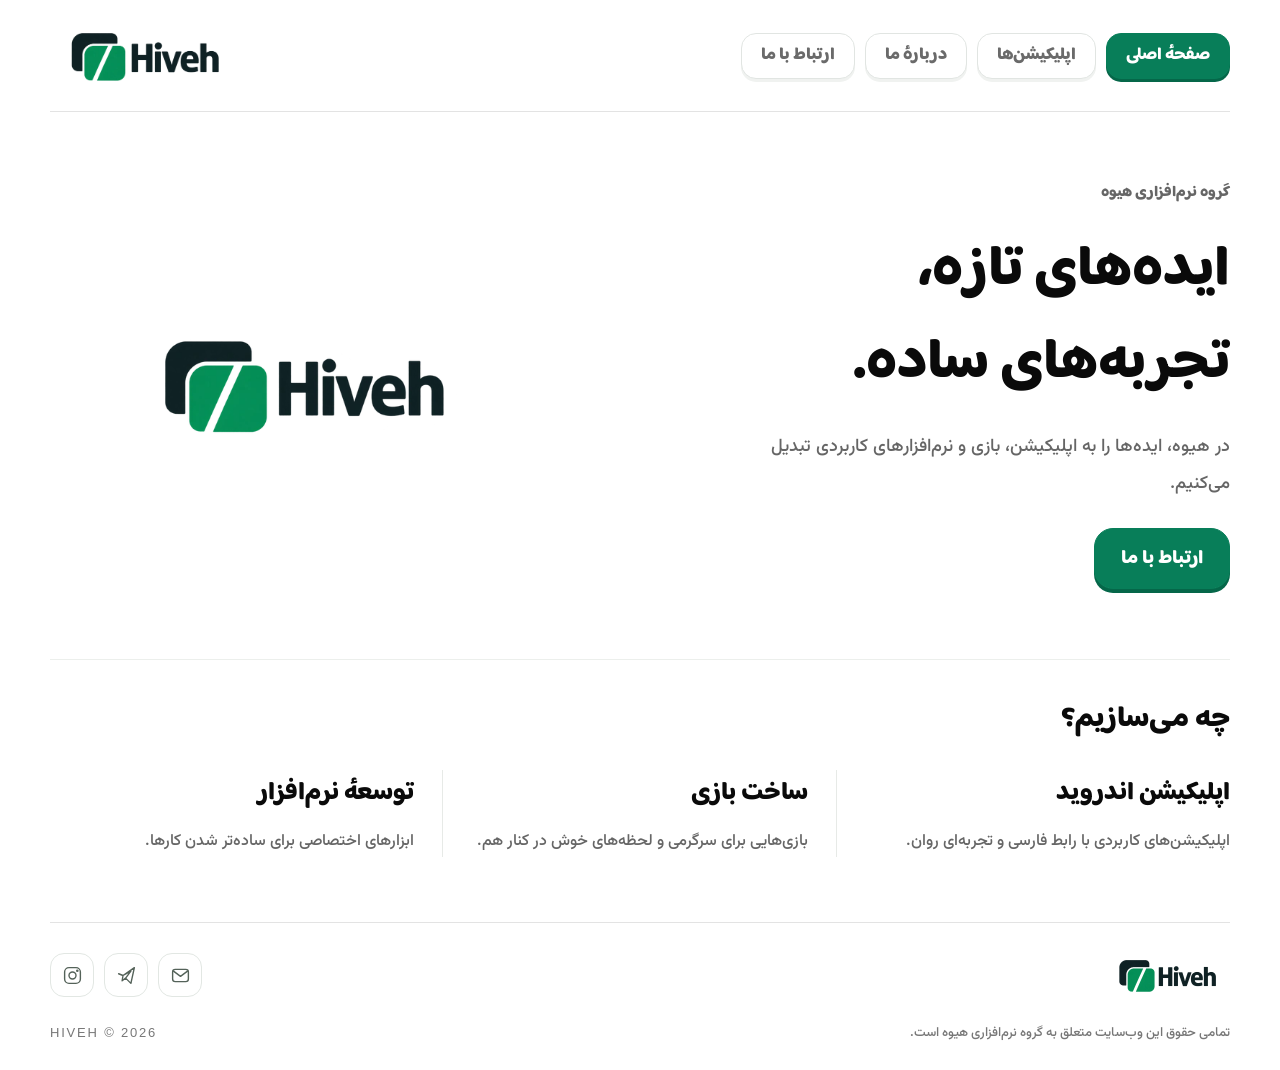
==== commit 881ed1ff: "Polish navigation and footer, and add accessible in-page app galleries" ====
--- a/index.html
+++ b/index.html
@@ -1,7 +1,7 @@
-<!doctype html><html lang="fa" dir="rtl"><head><meta charset="utf-8"><meta name="viewport" content="width=device-width,initial-scale=1"><meta name="theme-color" content="#087e59"><title>گروه نرم‌افزاری هیوه | Hiveh</title><meta name="description" content="هیوه؛ گروه نرم‌افزاری و سازندهٔ پانتوهیوه و زنگ دارو."><meta name="robots" content="index,follow"><link rel="canonical" href="https://hivehgroup.github.io/"><link rel="icon" type="image/png" href="[data-uri]"><link rel="apple-touch-icon" href="[data-uri]"><meta property="og:title" content="گروه نرم‌افزاری هیوه | Hiveh"><meta property="og:description" content="هیوه؛ گروه نرم‌افزاری و سازندهٔ پانتوهیوه و زنگ دارو."><meta property="og:url" content="https://hivehgroup.github.io/"><meta property="og:type" content="website"><link rel="stylesheet" href="styles.css?v=separate7"><link rel="stylesheet" href="home-simple.css?v=1"></head><body><a class="skip-link" href="#content">رفتن به محتوا</a><div class="wrap"><header><a class="brand" href="/" aria-label="هیوه، صفحه اصلی"><img class="brand-logo" src="[data-uri]" alt="هیوه — Hiveh" width="225" height="75"></a><nav aria-label="فهرست اصلی"><a href="/" aria-current="page">صفحهٔ اصلی</a><a href="apps.html">اپلیکیشن‌ها</a><a href="about.html">دربارهٔ ما</a><a class="nav-contact" href="contact.html">ارتباط با ما <span aria-hidden="true"></span></a></nav></header><main id="content"><section class="hero" id="home"><div><div class="eyebrow"><span class="dot"></span>گروه نرم‌افزاری هیوه</div><h1>ایده‌های تازه،<br><span>تجربه‌های ساده.</span></h1><p class="lead">در هیوه، ایده‌ها را به اپلیکیشن، بازی و نرم‌افزارهای کاربردی تبدیل می‌کنیم.</p><div class="actions"><a class="btn" href="contact.html">ارتباط با ما</a></div></div><div class="home-brand" aria-hidden="true"><img class="hero-logo" src="[data-uri]" alt="" width="500" height="167"></div></section><section class="services" id="services" aria-labelledby="services-title"><div class="services-header"><h2 id="services-title">چه می‌سازیم؟</h2></div><div class="services-grid">
+<!doctype html><html lang="fa" dir="rtl"><head><meta charset="utf-8"><meta name="viewport" content="width=device-width,initial-scale=1"><meta name="theme-color" content="#087e59"><title>گروه نرم‌افزاری هیوه | Hiveh</title><meta name="description" content="هیوه؛ گروه نرم‌افزاری و سازندهٔ پانتوهیوه و زنگ دارو."><meta name="robots" content="index,follow"><link rel="canonical" href="https://hivehgroup.github.io/"><link rel="icon" type="image/png" href="[data-uri]"><link rel="apple-touch-icon" href="[data-uri]"><meta property="og:title" content="گروه نرم‌افزاری هیوه | Hiveh"><meta property="og:description" content="هیوه؛ گروه نرم‌افزاری و سازندهٔ پانتوهیوه و زنگ دارو."><meta property="og:url" content="https://hivehgroup.github.io/"><meta property="og:type" content="website"><link rel="stylesheet" href="styles.css?v=separate7"><link rel="stylesheet" href="home-simple.css?v=1"><link rel="stylesheet" href="site-polish.css?v=1"><script src="site-polish.js?v=1" defer></script></head><body><a class="skip-link" href="#content">رفتن به محتوا</a><div class="wrap"><header><a class="brand" href="/" aria-label="هیوه، صفحه اصلی"><img class="brand-logo" src="[data-uri]" alt="هیوه — Hiveh" width="225" height="75"></a><nav aria-label="فهرست اصلی"><a href="/" aria-current="page">صفحهٔ اصلی</a><a href="apps.html">اپلیکیشن‌ها</a><a href="about.html">دربارهٔ ما</a><a class="nav-contact" href="contact.html">ارتباط با ما <span aria-hidden="true"></span></a></nav></header><main id="content"><section class="hero" id="home"><div><div class="eyebrow"><span class="dot"></span>گروه نرم‌افزاری هیوه</div><h1>ایده‌های تازه،<br><span>تجربه‌های ساده.</span></h1><p class="lead">در هیوه، ایده‌ها را به اپلیکیشن، بازی و نرم‌افزارهای کاربردی تبدیل می‌کنیم.</p><div class="actions"><a class="btn" href="contact.html">ارتباط با ما</a></div></div><div class="home-brand" aria-hidden="true"><img class="hero-logo" src="[data-uri]" alt="" width="500" height="167"></div></section><section class="services" id="services" aria-labelledby="services-title"><div class="services-header"><h2 id="services-title">چه می‌سازیم؟</h2></div><div class="services-grid">
 <article class="service-card"><h3>اپلیکیشن اندروید</h3><p>اپلیکیشن‌های کاربردی با رابط فارسی و تجربه‌ای روان.</p></article>
 <article class="service-card"><h3>ساخت بازی</h3><p>بازی‌هایی برای سرگرمی و لحظه‌های خوش در کنار هم.</p></article>
 <article class="service-card"><h3>توسعهٔ نرم‌افزار</h3><p>ابزارهای اختصاصی برای ساده‌تر شدن کارها.</p></article>
 </div></section>
-</main><footer><span>تمامی حقوق این وب‌سایت متعلق به گروه نرم‌افزاری هیوه است.</span><span class="english" lang="en">HIVEH © 2026</span></footer></div><script>if(location.pathname==='/'||location.pathname==='/index.html'){const old={'#apps':'apps.html','#about':'about.html','#contact':'contact.html'};if(old[location.hash])location.replace(old[location.hash]);}</script></body></html>
+</main><footer class="site-footer"><div class="footer-top"><a class="footer-brand" href="/" aria-label="هیوه؛ صفحهٔ اصلی"><img class="footer-logo" src="[data-uri]" alt="هیوه — Hiveh" width="225" height="75"></a><nav class="footer-socials" aria-label="راه‌های ارتباط با هیوه"><a href="mailto:hivehgroup@gmail.com" aria-label="ایمیل هیوه" title="ایمیل هیوه"><svg aria-hidden="true" viewBox="0 0 24 24"><rect x="3" y="5" width="18" height="14" rx="3"/><path d="m4 7 8 6 8-6"/></svg></a><a href="https://t.me/hivehgroup" aria-label="تلگرام هیوه" title="تلگرام هیوه" target="_blank" rel="noopener noreferrer"><svg aria-hidden="true" viewBox="0 0 24 24"><path d="m21 3-4 18-6-6-4 3 1-6L21 3ZM8 12l9-5-6 8M3 10l5 2"/></svg></a><a href="https://www.instagram.com/hivehgroup/" aria-label="اینستاگرام هیوه" title="اینستاگرام هیوه" target="_blank" rel="noopener noreferrer"><svg aria-hidden="true" viewBox="0 0 24 24"><rect x="3" y="3" width="18" height="18" rx="5"/><circle cx="12" cy="12" r="4"/><circle cx="17.5" cy="6.5" r=".7"/></svg></a></nav></div><div class="footer-bottom"><span>تمامی حقوق این وب‌سایت متعلق به گروه نرم‌افزاری هیوه است.</span><span class="english" lang="en">HIVEH © 2026</span></div></footer></div><script>if(location.pathname==='/'||location.pathname==='/index.html'){const old={'#apps':'apps.html','#about':'about.html','#contact':'contact.html'};if(old[location.hash])location.replace(old[location.hash]);}</script></body></html>
 
--- a/site-polish.css
+++ b/site-polish.css
@@ -0,0 +1,31 @@
+/* Shared navigation, footer and gallery refinements. */
+.wrap>header{position:sticky;top:0;z-index:30;background:#fffffff5;backdrop-filter:blur(12px);transition:box-shadow .2s}
+.wrap>header.is-scrolled{box-shadow:0 8px 18px #00000006}
+.btn,.app-download,header nav a,.contact-links a,.footer-socials a{transition:transform .2s,background .2s,color .2s,box-shadow .2s,border-color .2s}
+.btn:hover,.app-download:hover{transform:translateY(-2px)}
+.btn:active,.app-download:active{transform:translateY(1px)}
+.site-footer{display:block;padding:30px 0 24px}
+.footer-top{display:flex;align-items:center;justify-content:space-between;gap:24px;margin-bottom:24px}
+.footer-brand{display:inline-flex;align-items:center}.footer-logo{display:block;width:125px;height:auto}
+.footer-socials{display:flex;gap:10px}.footer-socials a{display:grid;place-items:center;width:44px;height:44px;border:1px solid #e2e7e3;border-radius:14px;background:white;color:#546259}
+.footer-socials a:hover{color:#087e59;background:#f1f7f3;border-color:#bcd7c8;transform:translateY(-3px)}
+.footer-socials svg{width:21px;height:21px;fill:none;stroke:currentColor;stroke-width:1.6;stroke-linecap:round;stroke-linejoin:round}
+.footer-bottom{display:flex;align-items:center;justify-content:space-between;gap:20px;color:#777;font:400 13px/1.9 Vazirmatn,Tahoma,sans-serif}
+.gallery-viewer{width:min(1080px,calc(100vw - 32px));height:min(900px,calc(100dvh - 32px));max-width:none;max-height:none;padding:0;border:1px solid #ffffff25;border-radius:22px;background:#101914;color:#fff;overflow:hidden;box-shadow:0 20px 80px #0008}
+.gallery-viewer::backdrop{background:#06110be8;backdrop-filter:blur(6px)}
+.viewer-layout{height:100%;display:grid;grid-template-rows:auto minmax(0,1fr) auto}
+.viewer-header{display:flex;align-items:center;justify-content:space-between;gap:20px;padding:12px 18px;border-bottom:1px solid #ffffff15}
+.viewer-title{color:#fff;font:400 16px/1.8 Vazirmatn,Tahoma,sans-serif;margin:0;overflow:hidden;text-overflow:ellipsis;white-space:nowrap}
+.viewer-close{flex-shrink:0;display:grid;place-items:center;width:44px;height:44px;font:400 30px/1 Arial,sans-serif}
+.gallery-viewer button{cursor:pointer;border:1px solid #ffffff35;border-radius:12px;background:#ffffff0a;color:#fff;transition:background .2s,transform .2s}
+.gallery-viewer button:hover{background:#ffffff20}.gallery-viewer button:focus-visible{outline:3px solid #8ad0a8;outline-offset:3px}
+.viewer-stage{position:relative;display:flex;align-items:center;justify-content:center;min-height:0;padding:14px;touch-action:pan-y}
+.viewer-image{display:block;width:100%;height:100%;object-fit:contain;border-radius:8px}
+.viewer-image[hidden],.viewer-error[hidden]{display:none}.viewer-error{text-align:center;padding:24px;font-size:16px}
+.viewer-controls{display:flex;align-items:center;justify-content:center;gap:22px;padding:12px 18px 16px;border-top:1px solid #ffffff15}
+.viewer-controls button{min-height:44px;min-width:90px;padding:7px 16px;font:800 16px/1.7 HivehBaloo,Vazirmatn,Tahoma,sans-serif}
+.viewer-count{font:400 15px/1.8 Vazirmatn,Tahoma,sans-serif;min-width:75px;text-align:center}
+@media(max-width:740px){.wrap>header{padding-top:16px;padding-bottom:16px;min-height:128px}.footer-bottom{flex-direction:column;align-items:flex-start;gap:8px;font-size:12px}.footer-top{gap:16px}.footer-logo{width:110px}.gallery-viewer{width:calc(100vw - 16px);height:calc(100dvh - 16px);border-radius:16px}.viewer-header{padding:10px 12px;gap:10px}.viewer-title{font-size:14px}.viewer-stage{padding:10px}.viewer-controls{gap:12px}.viewer-controls button{min-width:80px}}
+@media(prefers-reduced-motion:reduce){.wrap>header,.btn,.app-download,header nav a,.contact-links a,.footer-socials a,.gallery-viewer button{transition:none}.btn:hover,.app-download:hover,.footer-socials a:hover{transform:none}}
+
+.app-gallery button.app-screen{padding:0;cursor:zoom-in;font:inherit;text-align:inherit}.app-gallery button.app-screen:hover{transform:translateY(-4px)}.app-gallery button.app-screen:focus-visible{outline:3px solid #087e59;outline-offset:4px}
